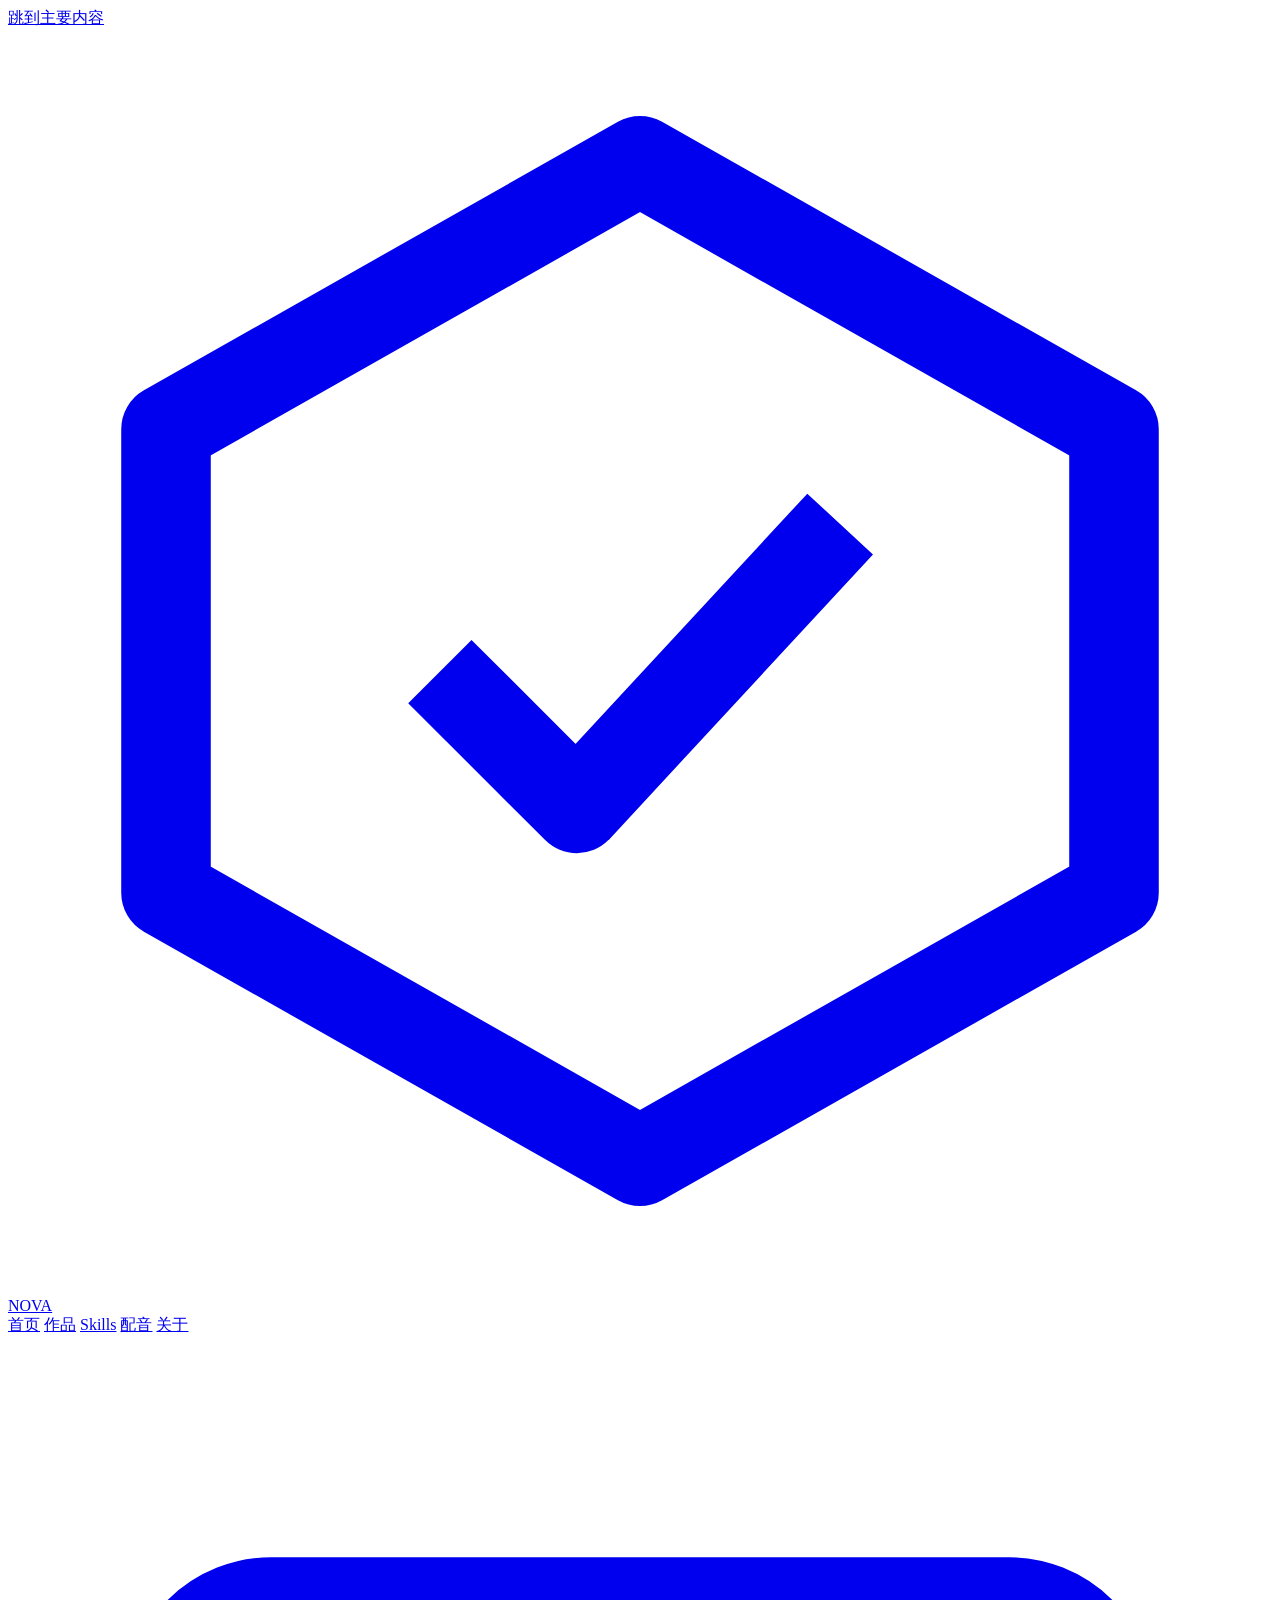
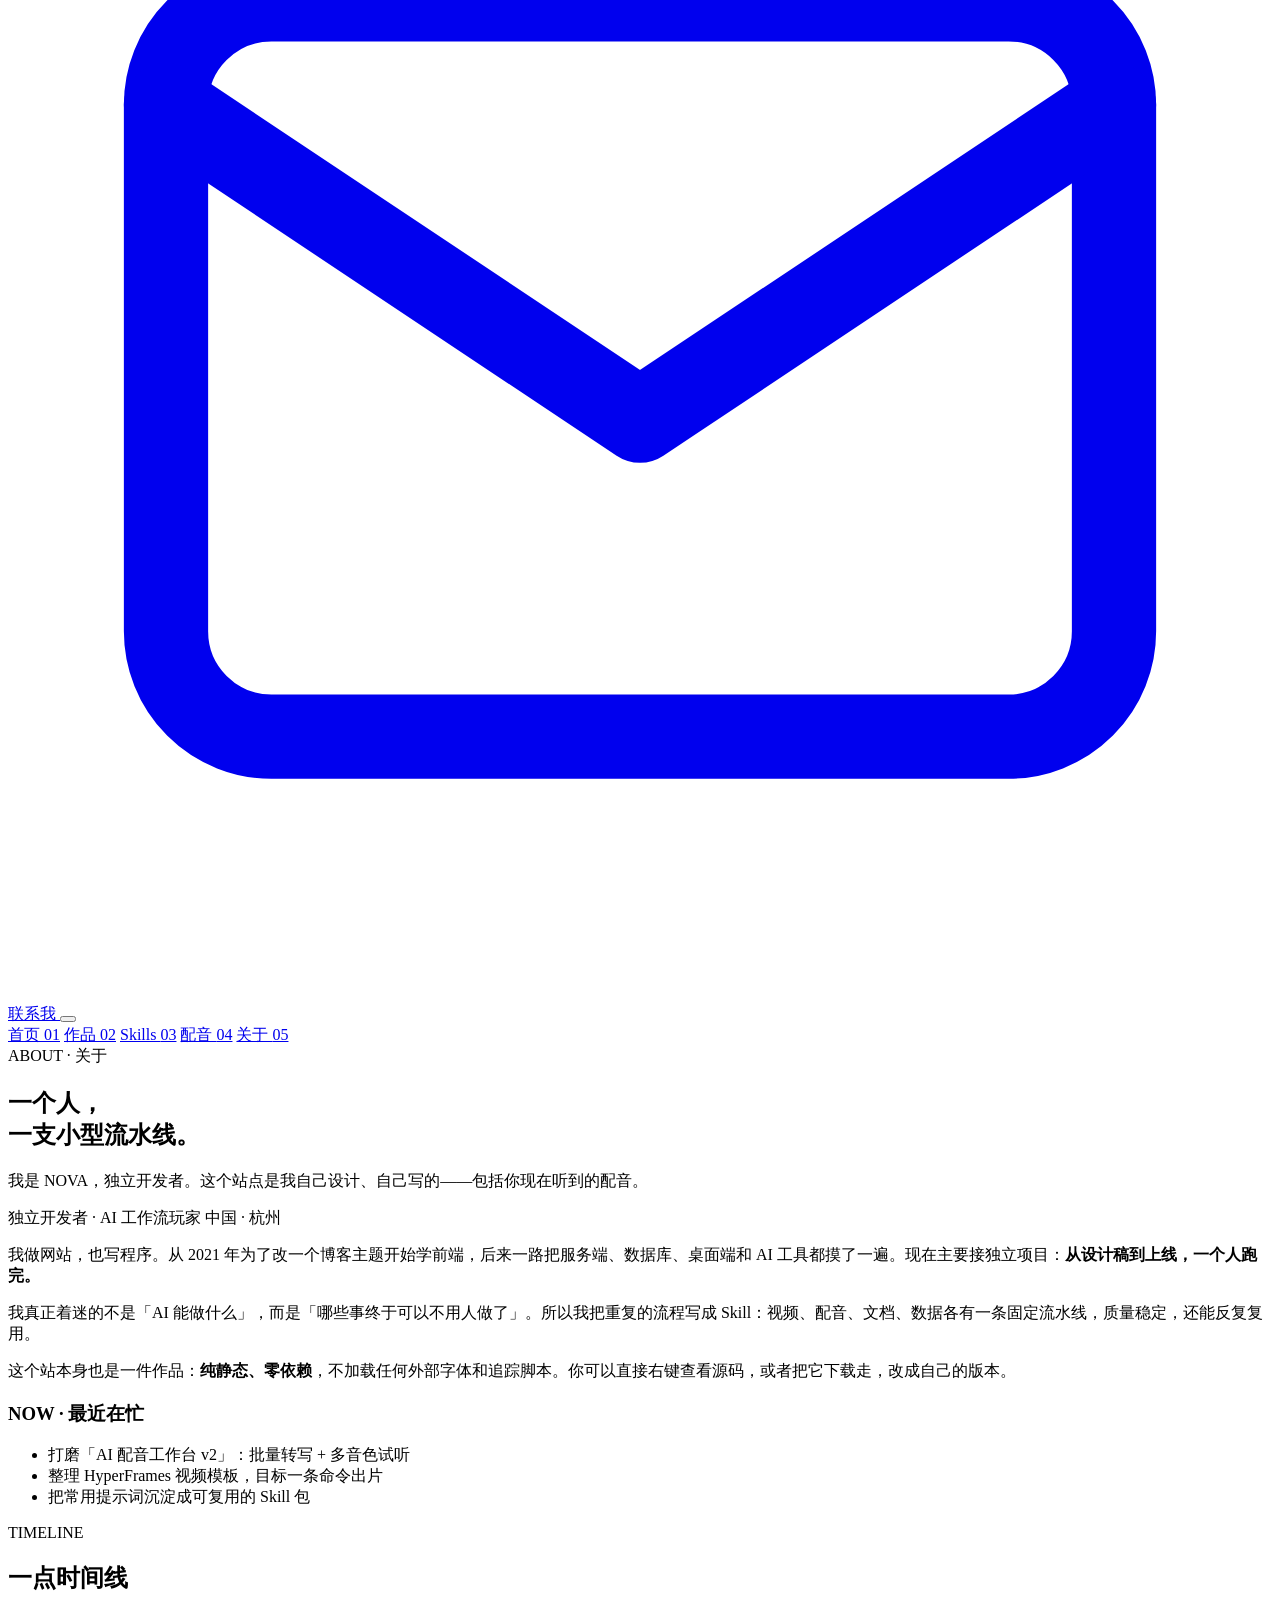
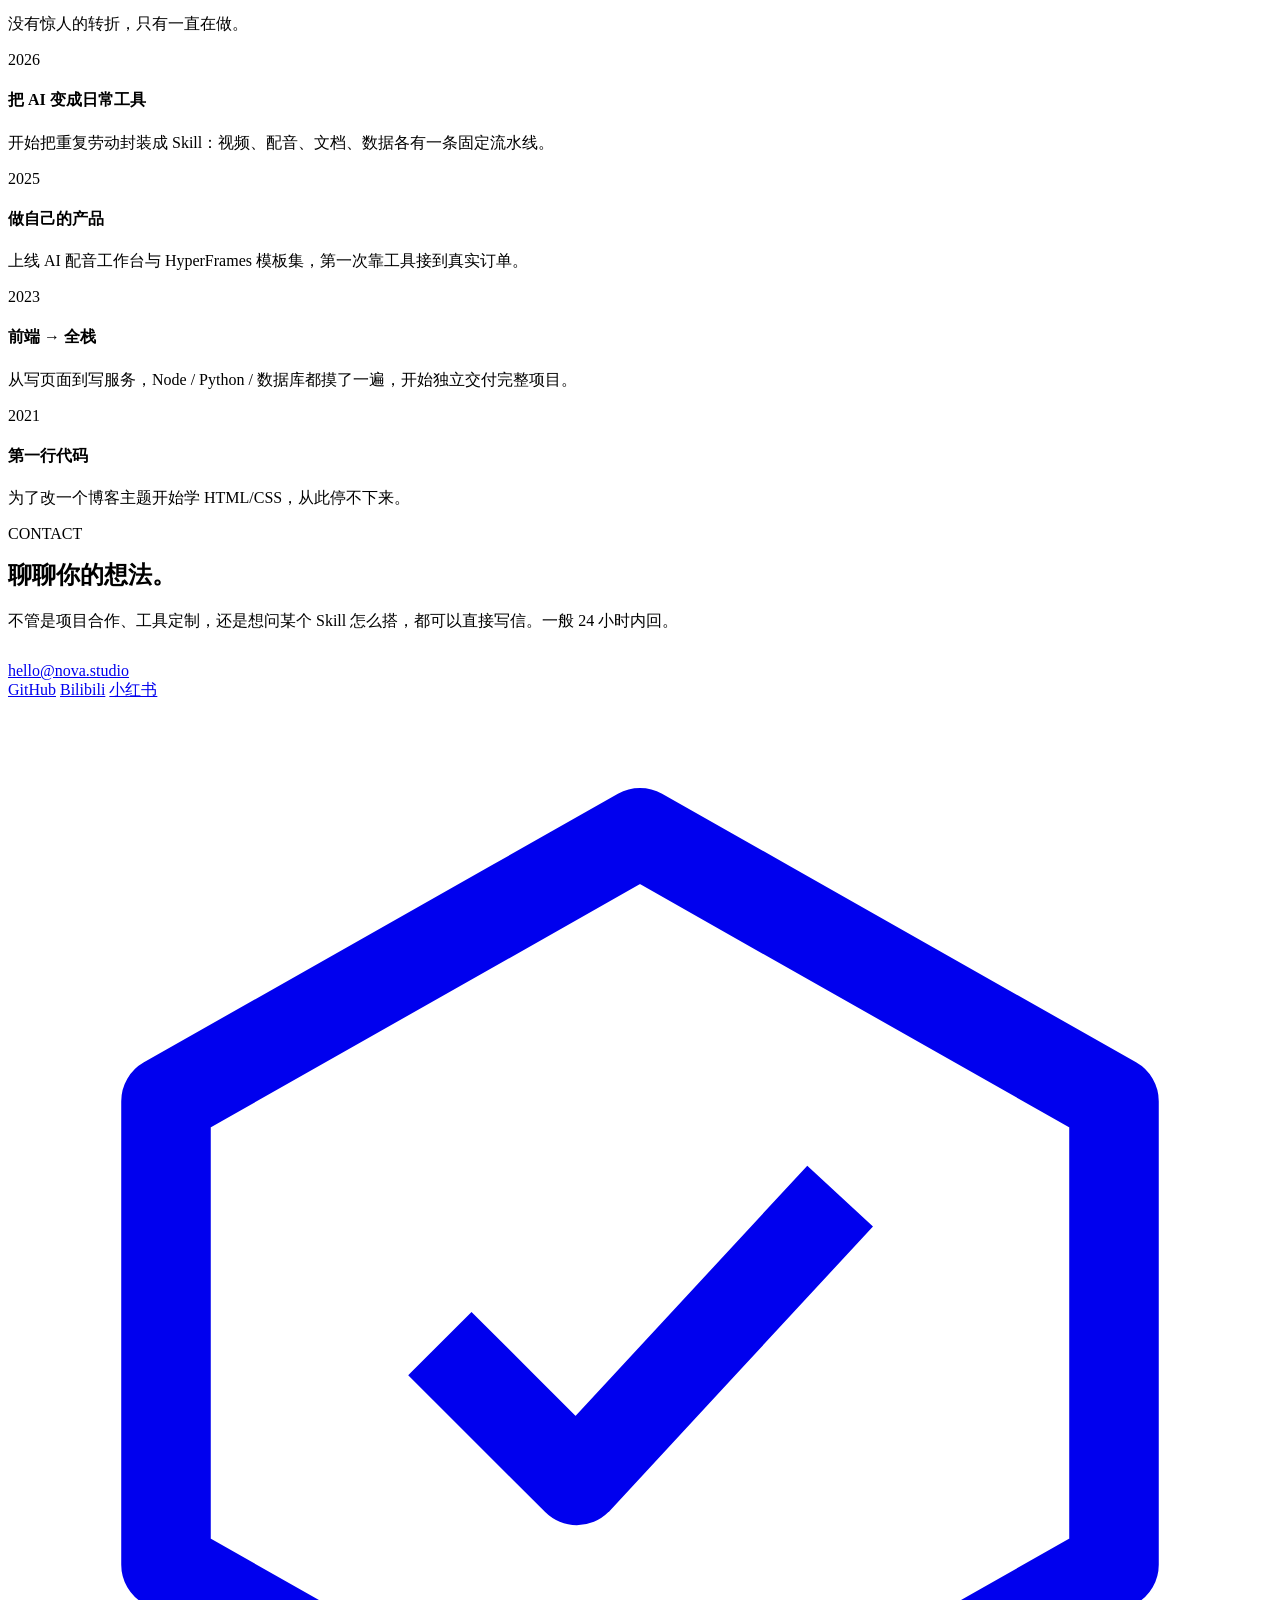
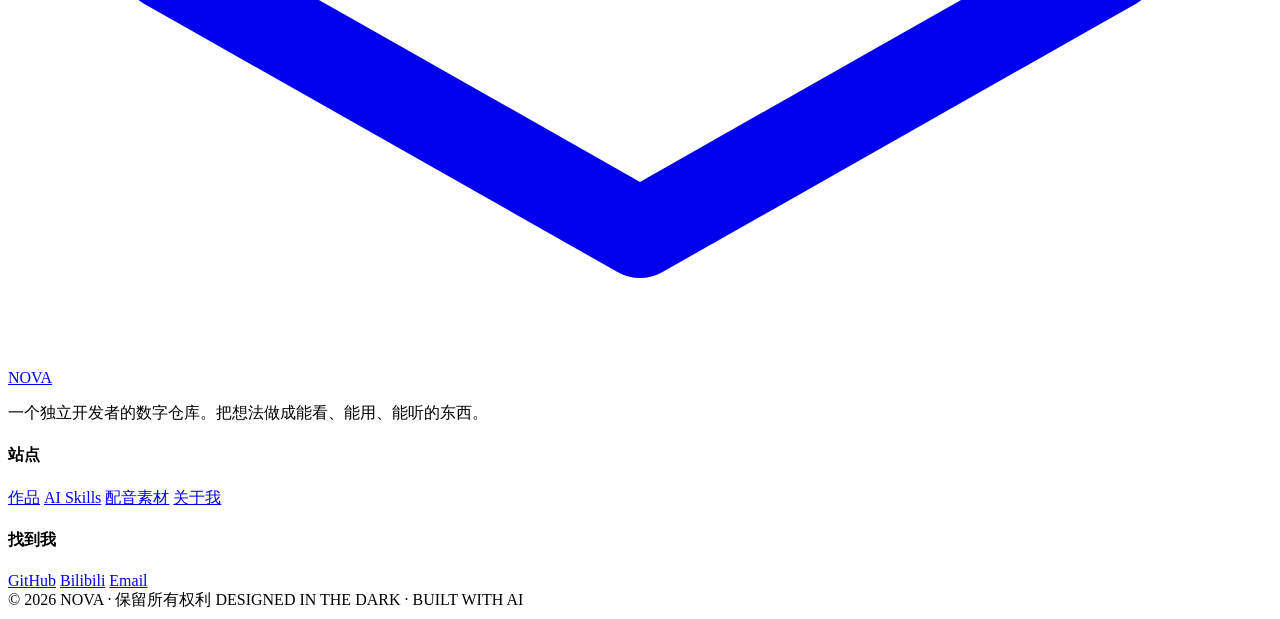
==== about.html @ 3ca50434 "sync: about.html" ====
﻿<!DOCTYPE html>
<html lang="zh-CN">
<head>
  <meta charset="UTF-8" />
  <meta name="viewport" content="width=device-width, initial-scale=1" />
  <title>关于 · NOVA</title>
  <meta name="description" content="关于 NOVA：独立开发者，做网站、程序，以及把 AI 变成日常工具。" />
  <meta name="theme-color" content="#05070c" />
  <link rel="icon" href="assets/img/favicon.svg" type="image/svg+xml" />
  <link rel="stylesheet" href="assets/css/style.css" />
</head>
<body data-page="about">
  <a class="skip-link" href="#main">跳到主要内容</a>

  <div class="bg-layer" aria-hidden="true"></div>
  <div class="grain" aria-hidden="true"></div>

  <header class="site-header">
    <div class="header-inner">
      <a class="logo" href="index.html" aria-label="NOVA 首页">
        <span class="logo-mark">
          <svg viewBox="0 0 24 24" fill="none" stroke="currentColor" stroke-width="1.7" stroke-linejoin="round"><path d="M12 2.5 21 7.6v8.8L12 21.5 3 16.4V7.6L12 2.5Z"/><path d="m8.2 12.2 2.6 2.6 5-5.4"/></svg>
        </span>
        <span data-bind="brand">NOVA</span>
      </a>

      <nav class="nav" aria-label="主导航">
        <a href="index.html" data-nav="home">首页</a>
        <a href="works.html" data-nav="works">作品</a>
        <a href="skills.html" data-nav="skills">Skills</a>
        <a href="voice.html" data-nav="voice">配音</a>
        <a href="about.html" data-nav="about">关于</a>
      </nav>

      <div class="header-cta">
        <a class="btn btn-ghost btn-sm" href="#contact">
          <svg viewBox="0 0 24 24" fill="none" stroke="currentColor" stroke-width="1.6" stroke-linecap="round" stroke-linejoin="round"><rect x="3" y="5" width="18" height="14" rx="2"/><path d="m3 7 9 6 9-6"/></svg>
          联系我
        </a>
        <button class="nav-toggle" type="button" aria-label="打开菜单" aria-expanded="false" aria-controls="mobile-menu"><span></span></button>
      </div>
    </div>
  </header>

  <div class="mobile-menu" id="mobile-menu">
    <a href="index.html" data-nav="home">首页 <span>01</span></a>
    <a href="works.html" data-nav="works">作品 <span>02</span></a>
    <a href="skills.html" data-nav="skills">Skills <span>03</span></a>
    <a href="voice.html" data-nav="voice">配音 <span>04</span></a>
    <a href="about.html" data-nav="about">关于 <span>05</span></a>
  </div>

  <main id="main">
    <section class="page-head">
      <div class="wrap">
        <span class="eyebrow">ABOUT · 关于</span>
        <h1>一个人，<br />一支小型流水线。</h1>
        <p>我是 NOVA，独立开发者。这个站点是我自己设计、自己写的——包括你现在听到的配音。</p>
        <div class="head-meta">
          <span class="chip is-accent" data-bind="role">独立开发者 · AI 工作流玩家</span>
          <span class="chip" data-bind="location">中国 · 杭州</span>
        </div>
      </div>
    </section>

    <section class="section">
      <div class="wrap">
        <div class="about-grid">
          <div class="about-copy" data-reveal>
            <p>
              我做网站，也写程序。从 2021 年为了改一个博客主题开始学前端，后来一路把服务端、数据库、桌面端和 AI 工具都摸了一遍。现在主要接独立项目：<strong>从设计稿到上线，一个人跑完。</strong>
            </p>
            <p>
              我真正着迷的不是「AI 能做什么」，而是「哪些事终于可以不用人做了」。所以我把重复的流程写成 Skill：视频、配音、文档、数据各有一条固定流水线，质量稳定，还能反复复用。
            </p>
            <p>
              这个站本身也是一件作品：<strong>纯静态、零依赖</strong>，不加载任何外部字体和追踪脚本。你可以直接右键查看源码，或者把它下载走，改成自己的版本。
            </p>
          </div>

          <aside class="now-card" data-reveal style="--d: 120ms">
            <h3>NOW · 最近在忙</h3>
            <ul data-now>
              <li>打磨「AI 配音工作台 v2」：批量转写 + 多音色试听</li>
              <li>整理 HyperFrames 视频模板，目标一条命令出片</li>
              <li>把常用提示词沉淀成可复用的 Skill 包</li>
            </ul>
          </aside>
        </div>
      </div>
    </section>

    <section class="section" style="padding-top: 0">
      <div class="wrap">
        <div class="section-head" data-reveal>
          <div>
            <span class="idx">TIMELINE</span>
            <h2>一点时间线</h2>
            <p>没有惊人的转折，只有一直在做。</p>
          </div>
        </div>
        <div class="timeline" data-timeline>
          <div class="tl-item">
            <span class="tl-year">2026</span>
            <h4>把 AI 变成日常工具</h4>
            <p>开始把重复劳动封装成 Skill：视频、配音、文档、数据各有一条固定流水线。</p>
          </div>
          <div class="tl-item">
            <span class="tl-year">2025</span>
            <h4>做自己的产品</h4>
            <p>上线 AI 配音工作台与 HyperFrames 模板集，第一次靠工具接到真实订单。</p>
          </div>
          <div class="tl-item">
            <span class="tl-year">2023</span>
            <h4>前端 → 全栈</h4>
            <p>从写页面到写服务，Node / Python / 数据库都摸了一遍，开始独立交付完整项目。</p>
          </div>
          <div class="tl-item">
            <span class="tl-year">2021</span>
            <h4>第一行代码</h4>
            <p>为了改一个博客主题开始学 HTML/CSS，从此停不下来。</p>
          </div>
        </div>
      </div>
    </section>

    <section class="wrap" id="contact">
      <div class="cta" data-reveal>
        <span class="eyebrow">CONTACT</span>
        <h2 style="margin-top: 16px">聊聊你的想法。</h2>
        <p>不管是项目合作、工具定制，还是想问某个 Skill 怎么搭，都可以直接写信。一般 24 小时内回。</p>
        <div style="margin-top: 30px">
          <a class="mail-link" data-email href="mailto:hello@nova.studio" data-email-text>hello@nova.studio</a>
        </div>
        <div class="contact-socials" data-socials>
          <a href="https://github.com/" target="_blank" rel="noopener">GitHub</a>
          <a href="https://space.bilibili.com/" target="_blank" rel="noopener">Bilibili</a>
          <a href="https://www.xiaohongshu.com/" target="_blank" rel="noopener">小红书</a>
        </div>
      </div>
    </section>
  </main>

  <footer class="site-footer">
    <div class="wrap">
      <div class="footer-grid">
        <div class="footer-brand">
          <a class="logo" href="index.html">
            <span class="logo-mark">
              <svg viewBox="0 0 24 24" fill="none" stroke="currentColor" stroke-width="1.7" stroke-linejoin="round"><path d="M12 2.5 21 7.6v8.8L12 21.5 3 16.4V7.6L12 2.5Z"/><path d="m8.2 12.2 2.6 2.6 5-5.4"/></svg>
            </span>
            <span data-bind="brand">NOVA</span>
          </a>
          <p>一个独立开发者的数字仓库。把想法做成能看、能用、能听的东西。</p>
        </div>
        <div class="footer-col">
          <h4>站点</h4>
          <a href="works.html">作品</a>
          <a href="skills.html">AI Skills</a>
          <a href="voice.html">配音素材</a>
          <a href="about.html">关于我</a>
        </div>
        <div class="footer-col">
          <h4>找到我</h4>
          <div data-socials>
            <a href="https://github.com/" target="_blank" rel="noopener">GitHub</a>
            <a href="https://space.bilibili.com/" target="_blank" rel="noopener">Bilibili</a>
            <a href="mailto:hello@nova.studio">Email</a>
          </div>
        </div>
      </div>
      <div class="footer-bottom">
        <span>© <span data-year>2026</span> NOVA · 保留所有权利</span>
        <span>DESIGNED IN THE DARK · BUILT WITH AI</span>
      </div>
    </div>
  </footer>

  <script src="assets/js/data.js"></script>
  <script src="assets/js/main.js"></script>
</body>
</html>
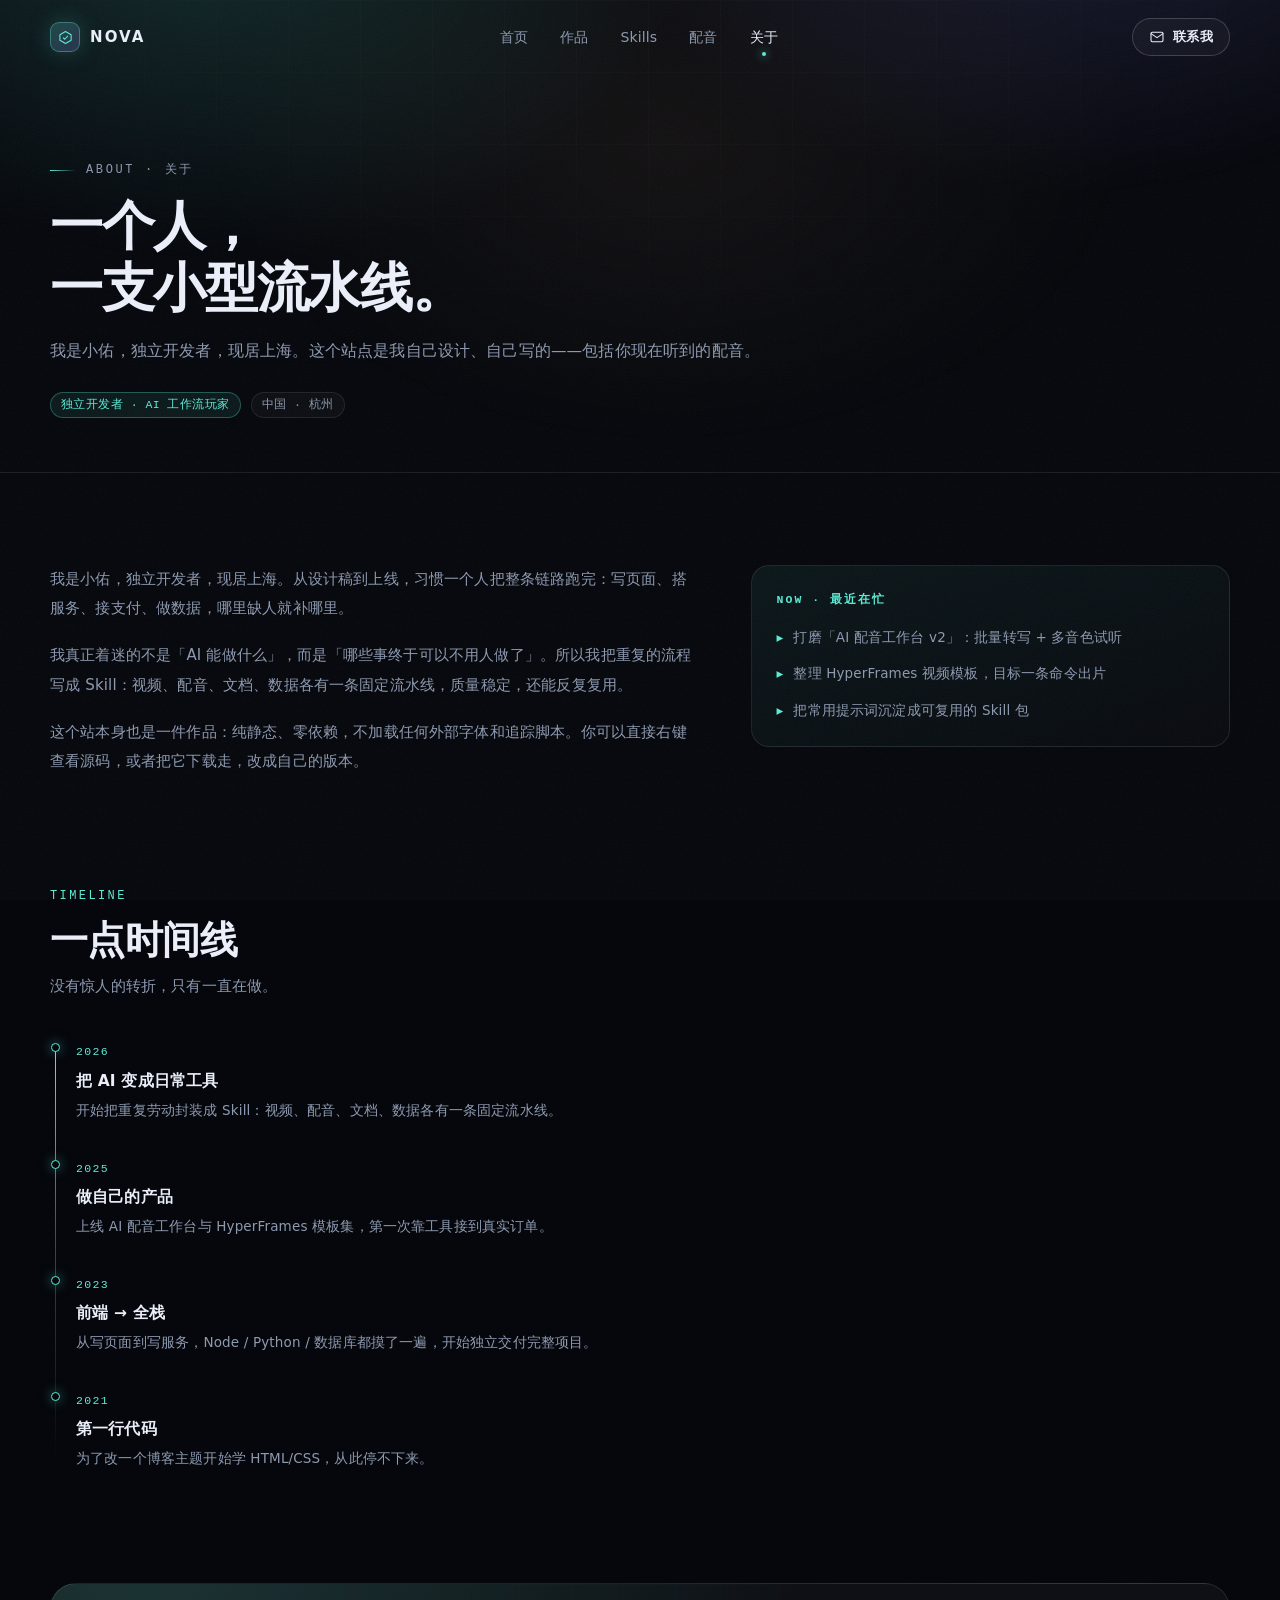
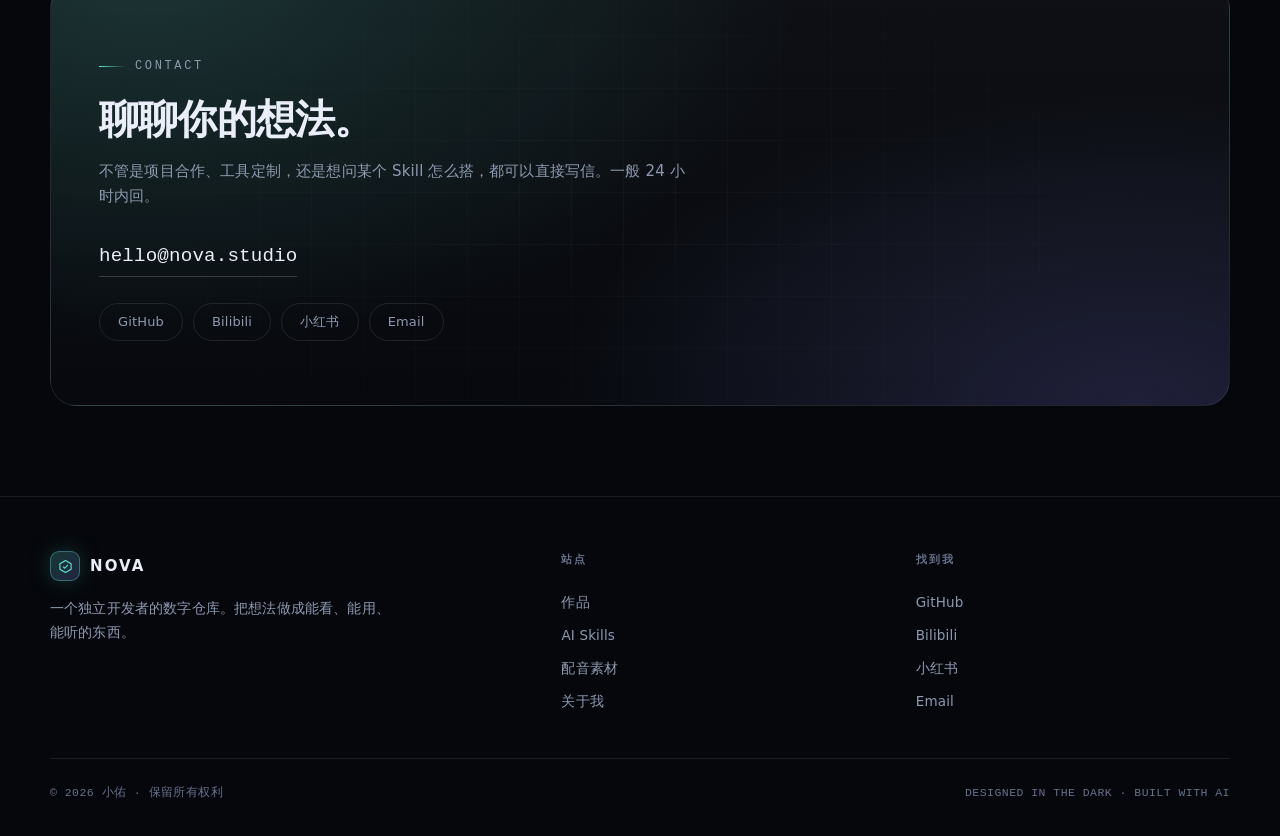
==== commit 24267d8b: "sync: about.html" ====
--- a/about.html
+++ b/about.html
@@ -1,10 +1,10 @@
-﻿<!DOCTYPE html>
+<!DOCTYPE html>
 <html lang="zh-CN">
 <head>
   <meta charset="UTF-8" />
   <meta name="viewport" content="width=device-width, initial-scale=1" />
-  <title>关于 · NOVA</title>
-  <meta name="description" content="关于 NOVA：独立开发者，做网站、程序，以及把 AI 变成日常工具。" />
+  <title>关于 · 小佑</title>
+  <meta name="description" content="关于 小佑：独立开发者，做网站、程序，以及把 AI 变成日常工具。" />
   <meta name="theme-color" content="#05070c" />
   <link rel="icon" href="assets/img/favicon.svg" type="image/svg+xml" />
   <link rel="stylesheet" href="assets/css/style.css" />
@@ -17,11 +17,11 @@
 
   <header class="site-header">
     <div class="header-inner">
-      <a class="logo" href="index.html" aria-label="NOVA 首页">
+      <a class="logo" href="index.html" aria-label="小佑 首页">
         <span class="logo-mark">
           <svg viewBox="0 0 24 24" fill="none" stroke="currentColor" stroke-width="1.7" stroke-linejoin="round"><path d="M12 2.5 21 7.6v8.8L12 21.5 3 16.4V7.6L12 2.5Z"/><path d="m8.2 12.2 2.6 2.6 5-5.4"/></svg>
         </span>
-        <span data-bind="brand">NOVA</span>
+        <span data-bind="brand">小佑</span>
       </a>
 
       <nav class="nav" aria-label="主导航">
@@ -55,10 +55,10 @@
       <div class="wrap">
         <span class="eyebrow">ABOUT · 关于</span>
         <h1>一个人，<br />一支小型流水线。</h1>
-        <p>我是 NOVA，独立开发者。这个站点是我自己设计、自己写的——包括你现在听到的配音。</p>
+        <p>我是小佑，独立开发者，现居上海。这个站点是我自己设计、自己写的——包括你现在听到的配音。</p>
         <div class="head-meta">
           <span class="chip is-accent" data-bind="role">独立开发者 · AI 工作流玩家</span>
-          <span class="chip" data-bind="location">中国 · 杭州</span>
+          <span class="chip" data-bind="location">中国 · 上海</span>
         </div>
       </div>
     </section>
@@ -66,16 +66,10 @@
     <section class="section">
       <div class="wrap">
         <div class="about-grid">
-          <div class="about-copy" data-reveal>
-            <p>
-              我做网站，也写程序。从 2021 年为了改一个博客主题开始学前端，后来一路把服务端、数据库、桌面端和 AI 工具都摸了一遍。现在主要接独立项目：<strong>从设计稿到上线，一个人跑完。</strong>
-            </p>
-            <p>
-              我真正着迷的不是「AI 能做什么」，而是「哪些事终于可以不用人做了」。所以我把重复的流程写成 Skill：视频、配音、文档、数据各有一条固定流水线，质量稳定，还能反复复用。
-            </p>
-            <p>
-              这个站本身也是一件作品：<strong>纯静态、零依赖</strong>，不加载任何外部字体和追踪脚本。你可以直接右键查看源码，或者把它下载走，改成自己的版本。
-            </p>
+          <div class="about-copy" data-reveal data-about>
+            <p>我是小佑，独立开发者，现居上海。从设计稿到上线，习惯一个人把整条链路跑完：写页面、搭服务、接支付、做数据，哪里缺人就补哪里。</p>
+            <p>我真正着迷的不是「AI 能做什么」，而是「哪些事终于可以不用人做了」。所以我把重复的流程写成 Skill：视频、配音、文档、数据各有一条固定流水线，质量稳定，还能反复复用。</p>
+            <p>这个站本身也是一件作品：纯静态、零依赖，不加载任何外部字体和追踪脚本。你可以直接右键查看源码，或者把它下载走，改成自己的版本。</p>
           </div>
 
           <aside class="now-card" data-reveal style="--d: 120ms">
@@ -130,7 +124,7 @@
         <h2 style="margin-top: 16px">聊聊你的想法。</h2>
         <p>不管是项目合作、工具定制，还是想问某个 Skill 怎么搭，都可以直接写信。一般 24 小时内回。</p>
         <div style="margin-top: 30px">
-          <a class="mail-link" data-email href="mailto:hello@nova.studio" data-email-text>hello@nova.studio</a>
+          <a class="mail-link" data-email href="mailto:hello@xiaoyou.studio" data-email-text>hello@xiaoyou.studio</a>
         </div>
         <div class="contact-socials" data-socials>
           <a href="https://github.com/" target="_blank" rel="noopener">GitHub</a>
@@ -149,7 +143,7 @@
             <span class="logo-mark">
               <svg viewBox="0 0 24 24" fill="none" stroke="currentColor" stroke-width="1.7" stroke-linejoin="round"><path d="M12 2.5 21 7.6v8.8L12 21.5 3 16.4V7.6L12 2.5Z"/><path d="m8.2 12.2 2.6 2.6 5-5.4"/></svg>
             </span>
-            <span data-bind="brand">NOVA</span>
+            <span data-bind="brand">小佑</span>
           </a>
           <p>一个独立开发者的数字仓库。把想法做成能看、能用、能听的东西。</p>
         </div>
@@ -165,12 +159,12 @@
           <div data-socials>
             <a href="https://github.com/" target="_blank" rel="noopener">GitHub</a>
             <a href="https://space.bilibili.com/" target="_blank" rel="noopener">Bilibili</a>
-            <a href="mailto:hello@nova.studio">Email</a>
+            <a href="mailto:hello@xiaoyou.studio">Email</a>
           </div>
         </div>
       </div>
       <div class="footer-bottom">
-        <span>© <span data-year>2026</span> NOVA · 保留所有权利</span>
+        <span>© <span data-year>2026</span> 小佑 · 保留所有权利</span>
         <span>DESIGNED IN THE DARK · BUILT WITH AI</span>
       </div>
     </div>
--- a/assets/css/style.css
+++ b/assets/css/style.css
@@ -0,0 +1,1423 @@
+/* ============================================================
+   NOVA — 个人作品站 · 全局样式
+   想换配色？只改 :root 里的变量即可，其余不用动。
+   ============================================================ */
+
+/* ---------- 1. 变量 ---------- */
+:root {
+  --bg: #05070c;
+  --bg-2: #080b12;
+  --surface: rgba(255, 255, 255, 0.035);
+  --surface-2: rgba(255, 255, 255, 0.065);
+  --line: rgba(255, 255, 255, 0.09);
+  --line-strong: rgba(255, 255, 255, 0.18);
+  --text: #e9eef9;
+  --muted: #8e9ab0;
+  --muted-2: #66718a;
+  --accent: #5eead4;
+  --accent-2: #8b8bff;
+  --warm: #ffbe7a;
+  --danger: #ff7a90;
+
+  --radius: 18px;
+  --radius-sm: 12px;
+
+  --sans: "PingFang SC", "HarmonyOS Sans SC", "Microsoft YaHei UI", "Microsoft YaHei",
+    "Noto Sans SC", system-ui, -apple-system, "Segoe UI", sans-serif;
+  --mono: "JetBrains Mono", "Cascadia Code", "SF Mono", Consolas, "Courier New", monospace;
+
+  --wrap: 1180px;
+  --header-h: 76px;
+  --ease: cubic-bezier(0.2, 0.7, 0.2, 1);
+}
+
+/* ---------- 2. 基础 ---------- */
+*,
+*::before,
+*::after { box-sizing: border-box; }
+
+* { margin: 0; padding: 0; }
+
+html {
+  scroll-behavior: smooth;
+  -webkit-text-size-adjust: 100%;
+}
+
+body {
+  background: var(--bg);
+  color: var(--text);
+  font-family: var(--sans);
+  font-size: 16px;
+  line-height: 1.7;
+  letter-spacing: 0.01em;
+  -webkit-font-smoothing: antialiased;
+  text-rendering: optimizeLegibility;
+  overflow-x: hidden;
+}
+
+body.nav-open { overflow: hidden; }
+
+img, svg, audio { display: block; max-width: 100%; }
+
+a { color: inherit; text-decoration: none; }
+
+button {
+  font: inherit;
+  color: inherit;
+  background: none;
+  border: 0;
+  cursor: pointer;
+}
+
+::selection {
+  background: rgba(94, 234, 212, 0.28);
+  color: #fff;
+}
+
+::-webkit-scrollbar { width: 10px; height: 10px; }
+::-webkit-scrollbar-track { background: var(--bg); }
+::-webkit-scrollbar-thumb {
+  background: #1d2534;
+  border-radius: 999px;
+  border: 2px solid var(--bg);
+}
+::-webkit-scrollbar-thumb:hover { background: #2b3648; }
+
+:focus-visible {
+  outline: 2px solid var(--accent);
+  outline-offset: 3px;
+  border-radius: 4px;
+}
+
+.wrap {
+  width: min(var(--wrap), calc(100% - 48px));
+  margin-inline: auto;
+}
+
+.sr-only {
+  position: absolute;
+  width: 1px; height: 1px;
+  padding: 0; margin: -1px;
+  overflow: hidden;
+  clip: rect(0 0 0 0);
+  white-space: nowrap;
+  border: 0;
+}
+
+.skip-link {
+  position: absolute;
+  left: 16px; top: -60px;
+  z-index: 200;
+  padding: 10px 16px;
+  background: var(--accent);
+  color: #04120f;
+  border-radius: 8px;
+  font-weight: 600;
+  transition: top 0.2s var(--ease);
+}
+.skip-link:focus { top: 16px; }
+
+/* ---------- 3. 背景层 ---------- */
+.bg-layer {
+  position: fixed;
+  inset: 0;
+  z-index: -1;
+  pointer-events: none;
+  overflow: hidden;
+}
+
+.bg-layer::before {
+  content: "";
+  position: absolute;
+  inset: -20% -10% auto;
+  height: 90vh;
+  background:
+    radial-gradient(46% 60% at 22% 12%, rgba(94, 234, 212, 0.16), transparent 70%),
+    radial-gradient(44% 58% at 78% 4%, rgba(139, 139, 255, 0.17), transparent 72%),
+    radial-gradient(40% 50% at 52% 40%, rgba(255, 190, 122, 0.06), transparent 75%);
+  filter: blur(10px);
+}
+
+.bg-layer::after {
+  content: "";
+  position: absolute;
+  inset: 0;
+  background-image:
+    linear-gradient(to right, rgba(255, 255, 255, 0.035) 1px, transparent 1px),
+    linear-gradient(to bottom, rgba(255, 255, 255, 0.035) 1px, transparent 1px);
+  background-size: 72px 72px;
+  mask-image: radial-gradient(ellipse 80% 60% at 50% 0%, #000 0%, transparent 78%);
+  -webkit-mask-image: radial-gradient(ellipse 80% 60% at 50% 0%, #000 0%, transparent 78%);
+  opacity: 0.55;
+}
+
+.grain {
+  position: fixed;
+  inset: 0;
+  z-index: -1;
+  pointer-events: none;
+  opacity: 0.045;
+  background-image: url("data:image/svg+xml,%3Csvg xmlns='http://www.w3.org/2000/svg' width='160' height='160'%3E%3Cfilter id='n'%3E%3CfeTurbulence type='fractalNoise' baseFrequency='0.85' numOctaves='3'/%3E%3C/filter%3E%3Crect width='160' height='160' filter='url(%23n)'/%3E%3C/svg%3E");
+}
+
+/* ---------- 4. 头部导航 ---------- */
+.site-header {
+  position: fixed;
+  inset: 0 0 auto;
+  z-index: 100;
+  height: var(--header-h);
+  display: flex;
+  align-items: center;
+  border-bottom: 1px solid transparent;
+  transition: background 0.3s var(--ease), border-color 0.3s var(--ease), backdrop-filter 0.3s;
+}
+
+.site-header.is-stuck {
+  background: rgba(5, 7, 12, 0.72);
+  border-bottom-color: var(--line);
+  backdrop-filter: blur(18px) saturate(140%);
+  -webkit-backdrop-filter: blur(18px) saturate(140%);
+}
+
+.header-inner {
+  display: flex;
+  align-items: center;
+  justify-content: space-between;
+  gap: 24px;
+  width: min(var(--wrap), calc(100% - 48px));
+  margin-inline: auto;
+}
+
+.logo {
+  display: inline-flex;
+  align-items: center;
+  gap: 10px;
+  font-weight: 700;
+  letter-spacing: 0.14em;
+  font-size: 15px;
+}
+
+.logo-mark {
+  width: 30px;
+  height: 30px;
+  display: grid;
+  place-items: center;
+  border-radius: 9px;
+  background: linear-gradient(135deg, rgba(94, 234, 212, 0.22), rgba(139, 139, 255, 0.22));
+  border: 1px solid rgba(94, 234, 212, 0.35);
+  box-shadow: 0 0 24px -6px rgba(94, 234, 212, 0.5);
+  color: var(--accent);
+}
+.logo-mark svg { width: 15px; height: 15px; }
+
+.nav {
+  display: flex;
+  align-items: center;
+  gap: 4px;
+}
+
+.nav a {
+  position: relative;
+  padding: 8px 14px;
+  font-size: 14px;
+  color: var(--muted);
+  border-radius: 999px;
+  transition: color 0.2s, background 0.2s;
+}
+.nav a:hover { color: var(--text); background: rgba(255, 255, 255, 0.05); }
+.nav a.is-active { color: var(--text); }
+.nav a.is-active::after {
+  content: "";
+  position: absolute;
+  left: 50%;
+  bottom: 1px;
+  width: 4px;
+  height: 4px;
+  border-radius: 50%;
+  background: var(--accent);
+  transform: translateX(-50%);
+  box-shadow: 0 0 8px var(--accent);
+}
+
+.header-cta { display: flex; align-items: center; gap: 12px; }
+
+.nav-toggle {
+  display: none;
+  width: 42px;
+  height: 42px;
+  border: 1px solid var(--line);
+  border-radius: 12px;
+  place-items: center;
+  background: var(--surface);
+}
+.nav-toggle span {
+  display: block;
+  width: 16px;
+  height: 1.5px;
+  background: var(--text);
+  position: relative;
+  transition: 0.25s var(--ease);
+}
+.nav-toggle span::before,
+.nav-toggle span::after {
+  content: "";
+  position: absolute;
+  left: 0;
+  width: 16px;
+  height: 1.5px;
+  background: var(--text);
+  transition: 0.25s var(--ease);
+}
+.nav-toggle span::before { top: -5px; }
+.nav-toggle span::after { top: 5px; }
+body.nav-open .nav-toggle span { background: transparent; }
+body.nav-open .nav-toggle span::before { top: 0; transform: rotate(45deg); }
+body.nav-open .nav-toggle span::after { top: 0; transform: rotate(-45deg); }
+
+.mobile-menu {
+  position: fixed;
+  inset: var(--header-h) 0 auto;
+  z-index: 99;
+  display: none;
+  flex-direction: column;
+  padding: 14px 24px 30px;
+  background: rgba(5, 7, 12, 0.97);
+  border-bottom: 1px solid var(--line);
+  backdrop-filter: blur(20px);
+}
+.mobile-menu a {
+  padding: 14px 4px;
+  font-size: 17px;
+  border-bottom: 1px solid rgba(255, 255, 255, 0.06);
+  display: flex;
+  justify-content: space-between;
+  align-items: center;
+}
+.mobile-menu a span { color: var(--muted-2); font-family: var(--mono); font-size: 12px; }
+body.nav-open .mobile-menu { display: flex; }
+
+/* ---------- 5. 按钮 / 标签 ---------- */
+.btn {
+  display: inline-flex;
+  align-items: center;
+  justify-content: center;
+  gap: 8px;
+  height: 46px;
+  padding: 0 22px;
+  border-radius: 999px;
+  font-size: 14.5px;
+  font-weight: 600;
+  letter-spacing: 0.02em;
+  white-space: nowrap;
+  transition: transform 0.25s var(--ease), box-shadow 0.25s, background 0.25s, border-color 0.25s;
+}
+.btn svg { width: 16px; height: 16px; }
+
+.btn-primary {
+  color: #04140f;
+  background: linear-gradient(120deg, var(--accent), #a6f5e6 55%, #b9bcff);
+  box-shadow: 0 10px 30px -12px rgba(94, 234, 212, 0.7);
+}
+.btn-primary:hover {
+  transform: translateY(-2px);
+  box-shadow: 0 16px 38px -12px rgba(94, 234, 212, 0.85);
+}
+
+.btn-ghost {
+  border: 1px solid var(--line-strong);
+  color: var(--text);
+  background: rgba(255, 255, 255, 0.03);
+}
+.btn-ghost:hover {
+  transform: translateY(-2px);
+  background: rgba(255, 255, 255, 0.07);
+  border-color: rgba(255, 255, 255, 0.3);
+}
+
+.btn-sm { height: 38px; padding: 0 16px; font-size: 13px; }
+
+.text-link {
+  display: inline-flex;
+  align-items: center;
+  gap: 6px;
+  color: var(--accent);
+  font-size: 14px;
+  font-weight: 500;
+  transition: gap 0.2s var(--ease), color 0.2s;
+}
+.text-link:hover { gap: 10px; color: #9df3e6; }
+.text-link svg { width: 14px; height: 14px; }
+
+.chip {
+  display: inline-flex;
+  align-items: center;
+  gap: 6px;
+  height: 26px;
+  padding: 0 10px;
+  border-radius: 999px;
+  border: 1px solid var(--line);
+  background: rgba(255, 255, 255, 0.03);
+  font-size: 11.5px;
+  color: var(--muted);
+  font-family: var(--mono);
+  letter-spacing: 0.04em;
+  white-space: nowrap;
+}
+.chip.is-accent {
+  color: var(--accent);
+  border-color: rgba(94, 234, 212, 0.3);
+  background: rgba(94, 234, 212, 0.08);
+}
+
+.eyebrow {
+  display: inline-flex;
+  align-items: center;
+  gap: 10px;
+  font-family: var(--mono);
+  font-size: 12px;
+  letter-spacing: 0.22em;
+  text-transform: uppercase;
+  color: var(--muted);
+}
+.eyebrow::before {
+  content: "";
+  width: 26px;
+  height: 1px;
+  background: linear-gradient(90deg, var(--accent), transparent);
+}
+
+.dot-live {
+  width: 6px;
+  height: 6px;
+  border-radius: 50%;
+  background: var(--accent);
+  box-shadow: 0 0 0 0 rgba(94, 234, 212, 0.6);
+  animation: pulse 2.4s infinite;
+}
+@keyframes pulse {
+  0% { box-shadow: 0 0 0 0 rgba(94, 234, 212, 0.5); }
+  70% { box-shadow: 0 0 0 8px rgba(94, 234, 212, 0); }
+  100% { box-shadow: 0 0 0 0 rgba(94, 234, 212, 0); }
+}
+
+/* ---------- 6. 首页 Hero ---------- */
+.hero {
+  position: relative;
+  padding: calc(var(--header-h) + 84px) 0 64px;
+}
+.hero-grid {
+  display: grid;
+  grid-template-columns: 1.06fr 0.94fr;
+  align-items: center;
+  gap: 56px;
+}
+.hero-grid > * { min-width: 0; }
+
+.hero-badge {
+  display: inline-flex;
+  align-items: center;
+  gap: 10px;
+  height: 34px;
+  padding: 0 14px 0 12px;
+  border-radius: 999px;
+  border: 1px solid rgba(94, 234, 212, 0.24);
+  background: rgba(94, 234, 212, 0.06);
+  font-size: 12.5px;
+  color: #bff5ec;
+  margin-bottom: 26px;
+}
+
+.hero h1 {
+  font-size: clamp(2.55rem, 5.6vw, 4.35rem);
+  line-height: 1.12;
+  letter-spacing: -0.02em;
+  font-weight: 700;
+  margin-bottom: 24px;
+}
+
+.grad {
+  background: linear-gradient(100deg, var(--accent) 0%, #a9f7e9 34%, var(--accent-2) 78%);
+  -webkit-background-clip: text;
+  background-clip: text;
+  color: transparent;
+}
+
+.hero p.lead {
+  font-size: 16.5px;
+  color: var(--muted);
+  max-width: 34em;
+  line-height: 1.85;
+}
+
+.hero-actions {
+  display: flex;
+  flex-wrap: wrap;
+  gap: 12px;
+  margin-top: 34px;
+}
+
+.hero-note {
+  display: flex;
+  align-items: center;
+  gap: 8px;
+  margin-top: 26px;
+  font-family: var(--mono);
+  font-size: 12px;
+  color: var(--muted-2);
+}
+
+/* 终端卡片 */
+.hero-visual { position: relative; }
+
+.terminal {
+  position: relative;
+  border: 1px solid var(--line);
+  border-radius: 16px;
+  background:
+    linear-gradient(180deg, rgba(17, 23, 35, 0.95), rgba(7, 10, 16, 0.98));
+  box-shadow:
+    0 50px 100px -50px #000,
+    0 0 0 1px rgba(255, 255, 255, 0.02) inset,
+    0 30px 90px -60px rgba(94, 234, 212, 0.5);
+  overflow: hidden;
+  transform: rotate(-1.1deg);
+  transition: transform 0.5s var(--ease);
+}
+.terminal:hover { transform: rotate(0deg) translateY(-4px); }
+
+.terminal::after {
+  content: "";
+  position: absolute;
+  inset: 0;
+  background: linear-gradient(120deg, transparent 40%, rgba(255, 255, 255, 0.05) 50%, transparent 60%);
+  transform: translateX(-100%);
+  transition: transform 1.1s var(--ease);
+  pointer-events: none;
+}
+.terminal:hover::after { transform: translateX(100%); }
+
+.term-bar {
+  display: flex;
+  align-items: center;
+  gap: 8px;
+  padding: 12px 14px;
+  border-bottom: 1px solid rgba(255, 255, 255, 0.07);
+  background: rgba(255, 255, 255, 0.02);
+}
+.term-dots { display: flex; gap: 6px; }
+.term-dots i {
+  width: 9px; height: 9px;
+  border-radius: 50%;
+  background: #2b3444;
+}
+.term-dots i:first-child { background: #ff6b81; }
+.term-dots i:nth-child(2) { background: #ffc75f; }
+.term-dots i:nth-child(3) { background: #4ade80; }
+.term-title {
+  margin-inline: auto;
+  font-family: var(--mono);
+  font-size: 11.5px;
+  color: var(--muted-2);
+  letter-spacing: 0.06em;
+}
+
+.term-body {
+  padding: 20px 20px 26px;
+  font-family: var(--mono);
+  font-size: 13px;
+  line-height: 2;
+  color: #c3cbdb;
+  min-height: 300px;
+}
+.term-body .ln { white-space: pre-wrap; word-break: break-word; overflow-wrap: anywhere; }
+.term-body .cmd { color: #f2f6ff; }
+.term-body .cmd::before { content: "$ "; color: var(--accent); }
+.term-body .out { color: var(--muted); }
+.term-body .key { color: var(--accent-2); }
+.term-body .str { color: var(--warm); }
+.term-body .ok { color: var(--accent); }
+.term-body .caret {
+  display: inline-block;
+  width: 7px;
+  height: 15px;
+  background: var(--accent);
+  vertical-align: -2px;
+  animation: blink 1.1s steps(1) infinite;
+}
+@keyframes blink { 50% { opacity: 0; } }
+
+.float-chip {
+  position: absolute;
+  z-index: 3;
+  display: inline-flex;
+  align-items: center;
+  gap: 8px;
+  padding: 9px 14px;
+  border-radius: 12px;
+  border: 1px solid var(--line-strong);
+  background: rgba(10, 14, 22, 0.92);
+  backdrop-filter: blur(10px);
+  font-family: var(--mono);
+  font-size: 11.5px;
+  color: #cdd6e6;
+  box-shadow: 0 20px 40px -20px #000;
+  animation: float 6s ease-in-out infinite;
+}
+.float-chip.a { top: -18px; right: 12px; color: var(--accent); }
+.float-chip.b { bottom: -18px; left: -18px; animation-delay: -3s; color: #c9c9ff; }
+@keyframes float {
+  0%, 100% { transform: translateY(0); }
+  50% { transform: translateY(-9px); }
+}
+
+/* ---------- 7. 跑马灯 ---------- */
+.marquee {
+  position: relative;
+  -webkit-mask-image: linear-gradient(90deg, transparent, #000 12%, #000 88%, transparent);
+  mask-image: linear-gradient(90deg, transparent, #000 12%, #000 88%, transparent);
+  margin-top: 74px;
+  border-block: 1px solid var(--line);
+  padding: 14px 0;
+  overflow: hidden;
+}
+.marquee-track {
+  display: flex;
+  width: max-content;
+  gap: 34px;
+  animation: scroll 32s linear infinite;
+}
+.marquee-track span {
+  display: inline-flex;
+  align-items: center;
+  gap: 34px;
+  font-family: var(--mono);
+  font-size: 12px;
+  letter-spacing: 0.18em;
+  text-transform: uppercase;
+  color: var(--muted-2);
+  white-space: nowrap;
+}
+.marquee-track span::after {
+  content: "✦";
+  color: rgba(94, 234, 212, 0.5);
+  letter-spacing: 0;
+}
+@keyframes scroll {
+  to { transform: translateX(-50%); }
+}
+
+/* ---------- 8. 区块标题 ---------- */
+.section { padding: 92px 0; }
+.section-sm { padding: 56px 0; }
+
+.section-head {
+  display: flex;
+  align-items: flex-end;
+  justify-content: space-between;
+  gap: 30px;
+  margin-bottom: 38px;
+}
+.section-head .idx {
+  font-family: var(--mono);
+  font-size: 12px;
+  color: var(--accent);
+  letter-spacing: 0.2em;
+  display: block;
+  margin-bottom: 10px;
+}
+.section-head h2 {
+  font-size: clamp(1.7rem, 3.2vw, 2.35rem);
+  line-height: 1.25;
+  letter-spacing: -0.015em;
+  font-weight: 650;
+}
+.section-head p {
+  color: var(--muted);
+  font-size: 14.5px;
+  margin-top: 10px;
+  max-width: 42em;
+}
+
+/* ---------- 9. 作品卡片 ---------- */
+.work-grid {
+  display: grid;
+  grid-template-columns: repeat(3, 1fr);
+  gap: 22px;
+}
+.work-grid.two { grid-template-columns: repeat(2, 1fr); }
+
+.work-card {
+  position: relative;
+  display: flex;
+  flex-direction: column;
+  border: 1px solid var(--line);
+  border-radius: var(--radius);
+  background: linear-gradient(180deg, rgba(255, 255, 255, 0.045), rgba(255, 255, 255, 0.015));
+  overflow: hidden;
+  transition: transform 0.4s var(--ease), border-color 0.3s, box-shadow 0.4s;
+}
+.work-card:hover {
+  transform: translateY(-5px);
+  border-color: rgba(255, 255, 255, 0.2);
+  box-shadow: 0 30px 60px -30px rgba(0, 0, 0, 0.9);
+}
+
+/* 悬停光斑 */
+.work-card::before {
+  content: "";
+  position: absolute;
+  inset: 0;
+  z-index: 2;
+  pointer-events: none;
+  opacity: 0;
+  transition: opacity 0.35s;
+  background: radial-gradient(320px circle at var(--mx, 50%) var(--my, 0%), rgba(255, 255, 255, 0.08), transparent 62%);
+}
+.work-card:hover::before { opacity: 1; }
+
+.cover {
+  position: relative;
+  aspect-ratio: 16 / 10;
+  overflow: hidden;
+  background:
+    radial-gradient(120% 100% at 15% 0%, hsla(var(--h, 170), 85%, 60%, 0.5), transparent 58%),
+    radial-gradient(100% 90% at 95% 20%, hsla(calc(var(--h, 170) + 55), 80%, 62%, 0.32), transparent 60%),
+    linear-gradient(150deg, #0c1420, #070a11 70%);
+  border-bottom: 1px solid var(--line);
+}
+.cover::before {
+  content: "";
+  position: absolute;
+  inset: 0;
+  background-image:
+    linear-gradient(to right, rgba(255, 255, 255, 0.06) 1px, transparent 1px),
+    linear-gradient(to bottom, rgba(255, 255, 255, 0.06) 1px, transparent 1px);
+  background-size: 34px 34px;
+  mask-image: radial-gradient(80% 80% at 50% 50%, #000, transparent 85%);
+  -webkit-mask-image: radial-gradient(80% 80% at 50% 50%, #000, transparent 85%);
+  opacity: 0.7;
+}
+.cover::after {
+  content: "";
+  position: absolute;
+  width: 220px;
+  height: 220px;
+  right: -60px;
+  bottom: -90px;
+  border-radius: 50%;
+  border: 1px solid hsla(var(--h, 170), 85%, 65%, 0.35);
+  box-shadow: 0 0 0 34px hsla(var(--h, 170), 85%, 65%, 0.05), 0 0 0 70px hsla(var(--h, 170), 85%, 65%, 0.03);
+  transition: transform 0.6s var(--ease);
+}
+.work-card:hover .cover::after { transform: scale(1.12) translate(-6px, -6px); }
+
+.cover-num {
+  position: absolute;
+  left: 18px;
+  top: 8px;
+  font-family: var(--mono);
+  font-size: 74px;
+  font-weight: 700;
+  line-height: 1;
+  color: rgba(255, 255, 255, 0.13);
+  letter-spacing: -0.06em;
+}
+.cover-type {
+  position: absolute;
+  left: 18px;
+  bottom: 16px;
+  z-index: 1;
+}
+.cover-glyph {
+  position: absolute;
+  right: 20px;
+  top: 50%;
+  transform: translateY(-50%);
+  width: 74px;
+  height: 74px;
+  color: hsla(var(--h, 170), 90%, 78%, 0.9);
+  opacity: 0.85;
+}
+.cover-glyph svg { width: 100%; height: 100%; }
+
+.work-body {
+  display: flex;
+  flex-direction: column;
+  flex: 1;
+  padding: 20px 22px 22px;
+}
+.work-body h3 {
+  font-size: 18px;
+  font-weight: 620;
+  letter-spacing: -0.01em;
+  display: flex;
+  align-items: center;
+  justify-content: space-between;
+  gap: 12px;
+}
+.work-body h3 svg {
+  width: 15px; height: 15px;
+  flex: none;
+  color: var(--muted-2);
+  transition: transform 0.3s var(--ease), color 0.3s;
+}
+.work-card:hover h3 svg { transform: translate(3px, -3px); color: var(--accent); }
+
+.work-body p {
+  margin-top: 8px;
+  font-size: 13.5px;
+  color: var(--muted);
+  line-height: 1.75;
+}
+
+.work-meta {
+  display: flex;
+  align-items: center;
+  gap: 8px;
+  flex-wrap: wrap;
+  margin-top: auto;
+  padding-top: 18px;
+}
+.work-meta .year {
+  margin-left: auto;
+  font-family: var(--mono);
+  font-size: 11.5px;
+  color: var(--muted-2);
+}
+
+/* 过滤器 */
+.filters {
+  display: flex;
+  flex-wrap: wrap;
+  gap: 8px;
+  margin-bottom: 30px;
+}
+.filter {
+  height: 34px;
+  padding: 0 16px;
+  border-radius: 999px;
+  border: 1px solid var(--line);
+  color: var(--muted);
+  font-size: 13px;
+  transition: 0.2s var(--ease);
+}
+.filter:hover { color: var(--text); border-color: var(--line-strong); }
+.filter.is-active {
+  color: #04140f;
+  background: var(--accent);
+  border-color: var(--accent);
+  font-weight: 600;
+}
+
+/* ---------- 10. Skills ---------- */
+.skill-grid {
+  display: grid;
+  grid-template-columns: repeat(2, 1fr);
+  gap: 20px;
+}
+
+.skill-card {
+  position: relative;
+  padding: 26px;
+  border: 1px solid var(--line);
+  border-radius: var(--radius);
+  background: linear-gradient(160deg, rgba(255, 255, 255, 0.05), rgba(255, 255, 255, 0.012));
+  transition: transform 0.4s var(--ease), border-color 0.3s, background 0.3s;
+  overflow: hidden;
+}
+.skill-card:hover {
+  transform: translateY(-4px);
+  border-color: rgba(94, 234, 212, 0.3);
+  background: linear-gradient(160deg, rgba(94, 234, 212, 0.07), rgba(255, 255, 255, 0.012));
+}
+.skill-top {
+  display: flex;
+  align-items: flex-start;
+  gap: 14px;
+  margin-bottom: 14px;
+}
+.skill-icon {
+  flex: none;
+  width: 44px;
+  height: 44px;
+  display: grid;
+  place-items: center;
+  border-radius: 12px;
+  border: 1px solid rgba(255, 255, 255, 0.12);
+  background: linear-gradient(140deg, rgba(94, 234, 212, 0.14), rgba(139, 139, 255, 0.12));
+  color: var(--accent);
+}
+.skill-icon svg { width: 20px; height: 20px; }
+.skill-card h3 { font-size: 17px; font-weight: 620; letter-spacing: -0.01em; }
+.skill-card .skill-en {
+  font-family: var(--mono);
+  font-size: 11.5px;
+  color: var(--muted-2);
+  letter-spacing: 0.08em;
+  margin-top: 3px;
+}
+.skill-card p.desc {
+  font-size: 13.8px;
+  color: var(--muted);
+  line-height: 1.78;
+  margin-bottom: 18px;
+}
+
+.snippet {
+  position: relative;
+  border: 1px solid rgba(255, 255, 255, 0.08);
+  border-radius: 10px;
+  background: rgba(0, 0, 0, 0.35);
+  padding: 12px 44px 12px 14px;
+  font-family: var(--mono);
+  font-size: 12px;
+  line-height: 1.7;
+  color: #b9c6dd;
+  overflow-x: auto;
+  white-space: pre;
+}
+.snippet::before { content: "$ "; color: var(--accent); }
+
+.copy-btn {
+  position: absolute;
+  top: 6px;
+  right: 6px;
+  width: 28px;
+  height: 28px;
+  display: grid;
+  place-items: center;
+  border-radius: 7px;
+  color: var(--muted);
+  transition: 0.2s;
+}
+.copy-btn:hover { background: rgba(255, 255, 255, 0.08); color: var(--text); }
+.copy-btn svg { width: 14px; height: 14px; }
+.copy-btn.is-done { color: var(--accent); }
+
+.skill-tags { display: flex; flex-wrap: wrap; gap: 6px; margin-top: 16px; }
+
+/* ---------- 11. 配音 ---------- */
+.voice-list {
+  border: 1px solid var(--line);
+  border-radius: var(--radius);
+  overflow: hidden;
+  background: rgba(255, 255, 255, 0.02);
+}
+
+.voice-row {
+  display: grid;
+  grid-template-columns: 52px minmax(0, 1fr) 110px 108px;
+  align-items: center;
+  gap: 18px;
+  padding: 16px 20px;
+  border-bottom: 1px solid var(--line);
+  transition: background 0.25s;
+}
+.voice-row:last-child { border-bottom: 0; }
+.voice-row:hover { background: rgba(255, 255, 255, 0.028); }
+
+.play-btn {
+  width: 44px;
+  height: 44px;
+  display: grid;
+  place-items: center;
+  border-radius: 50%;
+  border: 1px solid rgba(94, 234, 212, 0.32);
+  background: radial-gradient(circle at 30% 25%, rgba(94, 234, 212, 0.22), rgba(94, 234, 212, 0.06));
+  color: var(--accent);
+  transition: 0.25s var(--ease);
+}
+.play-btn:hover { transform: scale(1.06); box-shadow: 0 0 26px -5px rgba(94, 234, 212, 0.6); }
+.play-btn svg { width: 16px; height: 16px; }
+.play-btn .icon-pause { display: none; }
+.voice-row.is-playing .play-btn .icon-play { display: none; }
+.voice-row.is-playing .play-btn .icon-pause { display: block; }
+
+.voice-main { min-width: 0; }
+.voice-actions { display: contents; }
+.voice-title {
+  display: flex;
+  align-items: baseline;
+  gap: 10px;
+  flex-wrap: wrap;
+}
+.voice-title strong { font-size: 15px; font-weight: 600; letter-spacing: -0.005em; }
+.voice-title span {
+  font-family: var(--mono);
+  font-size: 11px;
+  color: var(--muted-2);
+  letter-spacing: 0.05em;
+}
+.voice-sub {
+  display: flex;
+  align-items: center;
+  gap: 10px;
+  margin-top: 4px;
+  font-size: 12.5px;
+  color: var(--muted);
+}
+.voice-sub .sep { color: var(--muted-2); opacity: 0.6; }
+
+.wave {
+  display: flex;
+  align-items: center;
+  gap: 2px;
+  height: 22px;
+  margin-top: 10px;
+  opacity: 0.55;
+}
+.wave i {
+  width: 2px;
+  border-radius: 2px;
+  background: var(--muted);
+  transition: background 0.2s;
+}
+.voice-row.is-playing .wave i { background: var(--accent); }
+
+.progress {
+  position: relative;
+  height: 2px;
+  border-radius: 2px;
+  background: rgba(255, 255, 255, 0.07);
+  margin-top: 12px;
+  cursor: pointer;
+}
+.progress .bar {
+  position: absolute;
+  inset: 0 auto 0 0;
+  width: 0%;
+  border-radius: 2px;
+  background: linear-gradient(90deg, var(--accent), var(--accent-2));
+}
+.progress .knob {
+  position: absolute;
+  top: 50%;
+  width: 9px; height: 9px;
+  margin-left: -4.5px;
+  border-radius: 50%;
+  background: #fff;
+  transform: translateY(-50%) scale(0);
+  transition: transform 0.2s;
+  box-shadow: 0 0 10px rgba(94, 234, 212, 0.9);
+}
+.voice-row:hover .progress .knob,
+.voice-row.is-playing .progress .knob { transform: translateY(-50%) scale(1); }
+
+.voice-dur {
+  font-family: var(--mono);
+  font-size: 12px;
+  color: var(--muted);
+  text-align: right;
+}
+.voice-dur small { display: block; color: var(--muted-2); font-size: 10.5px; margin-top: 2px; }
+
+.download-btn {
+  display: inline-flex;
+  align-items: center;
+  justify-content: center;
+  gap: 7px;
+  height: 36px;
+  padding: 0 14px;
+  border-radius: 9px;
+  border: 1px solid var(--line);
+  font-size: 12.5px;
+  color: var(--muted);
+  transition: 0.22s;
+  white-space: nowrap;
+}
+.download-btn:hover {
+  color: var(--accent);
+  border-color: rgba(94, 234, 212, 0.4);
+  background: rgba(94, 234, 212, 0.07);
+}
+.download-btn svg { width: 14px; height: 14px; }
+
+.license {
+  display: flex;
+  gap: 16px;
+  align-items: flex-start;
+  margin-top: 26px;
+  padding: 20px 22px;
+  border: 1px solid rgba(139, 139, 255, 0.22);
+  border-radius: var(--radius-sm);
+  background: rgba(139, 139, 255, 0.05);
+}
+.license svg { flex: none; width: 18px; height: 18px; color: #b9b9ff; margin-top: 3px; }
+.license p { font-size: 13px; color: #a9b3c8; line-height: 1.8; }
+.license strong { color: var(--text); font-weight: 600; }
+
+/* ---------- 12. 数字统计 ---------- */
+.stats {
+  display: grid;
+  grid-template-columns: repeat(4, 1fr);
+  gap: 1px;
+  margin-top: 62px;
+  border: 1px solid var(--line);
+  border-radius: var(--radius);
+  overflow: hidden;
+  background: var(--line);
+}
+.stat {
+  padding: 24px 22px;
+  background: rgba(8, 11, 18, 0.9);
+}
+.stat b {
+  display: block;
+  font-family: var(--mono);
+  font-size: clamp(1.5rem, 2.6vw, 1.95rem);
+  font-weight: 600;
+  letter-spacing: -0.03em;
+  background: linear-gradient(120deg, #fff, #9fb3cf);
+  -webkit-background-clip: text;
+  background-clip: text;
+  color: transparent;
+}
+.stat span {
+  display: block;
+  margin-top: 4px;
+  font-size: 12.5px;
+  color: var(--muted-2);
+  letter-spacing: 0.04em;
+}
+
+/* ---------- 13. 页面头部 ---------- */
+.page-head {
+  padding: calc(var(--header-h) + 76px) 0 54px;
+  border-bottom: 1px solid var(--line);
+  position: relative;
+}
+.page-head h1 {
+  font-size: clamp(2.1rem, 4.6vw, 3.3rem);
+  line-height: 1.18;
+  letter-spacing: -0.025em;
+  font-weight: 700;
+  margin: 14px 0 18px;
+}
+.page-head p {
+  color: var(--muted);
+  font-size: 15.5px;
+  max-width: 46em;
+  line-height: 1.85;
+}
+.page-head .head-meta {
+  display: flex;
+  flex-wrap: wrap;
+  gap: 10px;
+  margin-top: 26px;
+}
+
+/* ---------- 14. 关于 ---------- */
+.about-grid {
+  display: grid;
+  grid-template-columns: 1.15fr 0.85fr;
+  gap: 54px;
+  align-items: start;
+}
+.about-copy p {
+  color: var(--muted);
+  font-size: 15px;
+  line-height: 1.95;
+  margin-bottom: 18px;
+}
+.about-copy p strong { color: var(--text); font-weight: 600; }
+
+.now-card {
+  border: 1px solid var(--line);
+  border-radius: var(--radius);
+  background: linear-gradient(160deg, rgba(94, 234, 212, 0.07), rgba(255, 255, 255, 0.015));
+  padding: 24px;
+}
+.now-card h3 {
+  font-family: var(--mono);
+  font-size: 11.5px;
+  letter-spacing: 0.18em;
+  text-transform: uppercase;
+  color: var(--accent);
+  margin-bottom: 16px;
+}
+.now-card ul { list-style: none; display: grid; gap: 14px; }
+.now-card li {
+  display: flex;
+  gap: 10px;
+  font-size: 13.5px;
+  color: var(--muted);
+  line-height: 1.7;
+}
+.now-card li::before { content: "▸"; color: var(--accent); flex: none; }
+
+.timeline {
+  position: relative;
+  margin-top: 10px;
+  padding-left: 26px;
+}
+.timeline::before {
+  content: "";
+  position: absolute;
+  left: 5px;
+  top: 8px;
+  bottom: 8px;
+  width: 1px;
+  background: linear-gradient(180deg, var(--accent), rgba(139, 139, 255, 0.4), transparent);
+}
+.tl-item { position: relative; padding: 0 0 30px; }
+.tl-item:last-child { padding-bottom: 0; }
+.tl-item::before {
+  content: "";
+  position: absolute;
+  left: -25px;
+  top: 7px;
+  width: 9px;
+  height: 9px;
+  border-radius: 50%;
+  background: var(--bg);
+  border: 1.5px solid var(--accent);
+  box-shadow: 0 0 12px rgba(94, 234, 212, 0.5);
+}
+.tl-year {
+  font-family: var(--mono);
+  font-size: 11.5px;
+  color: var(--accent);
+  letter-spacing: 0.12em;
+}
+.tl-item h4 { font-size: 15.5px; font-weight: 600; margin: 4px 0 5px; }
+.tl-item p { font-size: 13.5px; color: var(--muted); line-height: 1.75; }
+
+/* ---------- 15. 行动区 ---------- */
+.cta {
+  position: relative;
+  margin: 20px 0 0;
+  padding: 64px 48px;
+  border: 1px solid var(--line);
+  border-radius: 26px;
+  overflow: hidden;
+  background:
+    radial-gradient(90% 140% at 8% 0%, rgba(94, 234, 212, 0.16), transparent 62%),
+    radial-gradient(80% 120% at 92% 100%, rgba(139, 139, 255, 0.18), transparent 62%),
+    linear-gradient(180deg, rgba(255, 255, 255, 0.04), rgba(255, 255, 255, 0.01));
+}
+.cta::before {
+  content: "";
+  position: absolute;
+  inset: 0;
+  background-image:
+    linear-gradient(to right, rgba(255, 255, 255, 0.05) 1px, transparent 1px),
+    linear-gradient(to bottom, rgba(255, 255, 255, 0.05) 1px, transparent 1px);
+  background-size: 52px 52px;
+  mask-image: radial-gradient(70% 100% at 50% 50%, #000, transparent 80%);
+  -webkit-mask-image: radial-gradient(70% 100% at 50% 50%, #000, transparent 80%);
+  opacity: 0.6;
+}
+.cta > * { position: relative; }
+.cta h2 {
+  font-size: clamp(1.7rem, 3.4vw, 2.5rem);
+  line-height: 1.3;
+  letter-spacing: -0.02em;
+  margin-bottom: 14px;
+}
+.cta p { color: var(--muted); font-size: 15px; max-width: 40em; }
+.cta-actions { display: flex; flex-wrap: wrap; gap: 12px; margin-top: 30px; }
+
+.mail-link {
+  display: inline-flex;
+  align-items: center;
+  gap: 10px;
+  font-family: var(--mono);
+  font-size: clamp(0.95rem, 2vw, 1.2rem);
+  color: var(--text);
+  border-bottom: 1px solid var(--line-strong);
+  padding-bottom: 4px;
+  transition: 0.25s;
+}
+.mail-link:hover { color: var(--accent); border-color: var(--accent); }
+
+/* ---------- 16. 页脚 ---------- */
+.site-footer {
+  border-top: 1px solid var(--line);
+  margin-top: 90px;
+  padding: 54px 0 34px;
+}
+.footer-grid {
+  display: grid;
+  grid-template-columns: 1.5fr 1fr 1fr;
+  gap: 40px;
+  padding-bottom: 40px;
+}
+.footer-brand p { color: var(--muted); font-size: 13.5px; max-width: 26em; margin-top: 14px; line-height: 1.8; }
+.footer-col h4 {
+  font-family: var(--mono);
+  font-size: 11px;
+  letter-spacing: 0.18em;
+  text-transform: uppercase;
+  color: var(--muted-2);
+  margin-bottom: 16px;
+}
+.footer-col a,
+.footer-col span {
+  display: block;
+  font-size: 13.5px;
+  color: var(--muted);
+  padding: 5px 0;
+  transition: color 0.2s;
+  width: fit-content;
+}
+.footer-col a:hover { color: var(--accent); }
+
+.footer-bottom {
+  display: flex;
+  align-items: center;
+  justify-content: space-between;
+  gap: 20px;
+  flex-wrap: wrap;
+  padding-top: 24px;
+  border-top: 1px solid var(--line);
+  font-family: var(--mono);
+  font-size: 11.5px;
+  color: var(--muted-2);
+  letter-spacing: 0.04em;
+}
+
+/* ---------- 17. 动效 ---------- */
+[data-reveal] {
+  opacity: 0;
+  transform: translateY(20px);
+  transition: opacity 0.75s var(--ease), transform 0.75s var(--ease);
+  transition-delay: var(--d, 0ms);
+}
+[data-reveal].is-in { opacity: 1; transform: none; }
+
+/* ---------- 18. 响应式 ---------- */
+@media (max-width: 1080px) {
+  .hero-grid { gap: 40px; }
+  .term-body { font-size: 12.5px; }
+}
+
+@media (max-width: 940px) {
+  .hero-grid { grid-template-columns: 1fr; gap: 48px; }
+  .hero-visual { max-width: 560px; }
+  .work-grid { grid-template-columns: repeat(2, 1fr); }
+  .about-grid { grid-template-columns: 1fr; gap: 36px; }
+  .footer-grid { grid-template-columns: 1fr 1fr; }
+  .footer-brand { grid-column: 1 / -1; }
+  .voice-row { grid-template-columns: 48px minmax(0, 1fr) 92px; }
+  .voice-row .download-btn { grid-column: 2 / -1; justify-self: start; margin-top: 4px; }
+}
+
+@media (max-width: 820px) {
+  .nav, .header-cta .btn { display: none; }
+  .nav-toggle { display: grid; }
+  .skill-grid { grid-template-columns: 1fr; }
+  .stats { grid-template-columns: repeat(2, 1fr); }
+}
+
+@media (max-width: 640px) {
+  :root { --header-h: 64px; }
+  .wrap, .header-inner { width: calc(100% - 36px); }
+  .hero { padding-top: calc(var(--header-h) + 54px); }
+  .hero h1 { font-size: clamp(2.1rem, 9vw, 2.9rem); }
+  .hero p.lead { font-size: 15px; }
+  .section { padding: 66px 0; }
+  .work-grid, .work-grid.two { grid-template-columns: 1fr; }
+  .section-head { flex-direction: column; align-items: flex-start; gap: 14px; }
+  .cta { padding: 40px 24px; border-radius: 20px; }
+  .voice-row {
+    grid-template-columns: 44px minmax(0, 1fr);
+    align-items: start;
+    gap: 8px 14px;
+    padding: 18px 16px;
+  }
+  .voice-row .play-btn { margin-top: 2px; }
+  .voice-actions {
+    display: flex;
+    grid-column: 1 / -1;
+    align-items: center;
+    justify-content: space-between;
+    gap: 14px;
+    margin-top: 6px;
+  }
+  .voice-dur {
+    display: flex;
+    align-items: baseline;
+    gap: 8px;
+    text-align: left;
+    margin-top: 0;
+  }
+  .voice-dur small { margin-top: 0; }
+  .voice-row .download-btn { justify-self: end; margin-top: 0; }
+  .float-chip.b { display: none; }
+  .float-chip.a { display: none; }
+  .footer-grid { grid-template-columns: 1fr; gap: 26px; }
+  .footer-bottom { justify-content: flex-start; }
+  .page-head { padding-top: calc(var(--header-h) + 48px); }
+  .terminal { transform: none; }
+  .term-body { min-height: 0; }
+}
+
+@media (prefers-reduced-motion: reduce) {
+  html { scroll-behavior: auto; }
+  *, *::before, *::after {
+    animation-duration: 0.001ms !important;
+    animation-iteration-count: 1 !important;
+    transition-duration: 0.001ms !important;
+  }
+  [data-reveal] { opacity: 1; transform: none; }
+}
+
+/* ---------- 19. 工作方式 / 联系方式 ---------- */
+.steps {
+  display: grid;
+  grid-template-columns: repeat(3, 1fr);
+  gap: 20px;
+}
+.step {
+  position: relative;
+  padding: 28px 24px 30px;
+  border: 1px solid var(--line);
+  border-radius: var(--radius);
+  background: linear-gradient(160deg, rgba(255, 255, 255, 0.045), rgba(255, 255, 255, 0.012));
+  overflow: hidden;
+  transition: border-color 0.3s, transform 0.35s var(--ease);
+}
+.step:hover { transform: translateY(-4px); border-color: rgba(94, 234, 212, 0.28); }
+.step-num {
+  font-family: var(--mono);
+  font-size: 12px;
+  letter-spacing: 0.2em;
+  color: var(--accent);
+}
+.step h3 { margin: 14px 0 8px; font-size: 17.5px; font-weight: 620; letter-spacing: -0.01em; }
+.step p { font-size: 13.8px; color: var(--muted); line-height: 1.8; }
+
+.contact-socials {
+  display: flex;
+  flex-wrap: wrap;
+  gap: 10px;
+  margin-top: 26px;
+}
+.contact-socials a {
+  display: inline-flex;
+  align-items: center;
+  height: 38px;
+  padding: 0 18px;
+  border: 1px solid var(--line);
+  border-radius: 999px;
+  font-size: 13px;
+  color: var(--muted);
+  transition: 0.22s var(--ease);
+}
+.contact-socials a:hover {
+  color: var(--accent);
+  border-color: rgba(94, 234, 212, 0.4);
+  background: rgba(94, 234, 212, 0.06);
+  transform: translateY(-2px);
+}
+
+@media (max-width: 820px) {
+  .steps { grid-template-columns: 1fr; }
+}
+
+/* 打印 */
+@media print {
+  .site-header, .mobile-menu, .site-footer, .float-chip, .marquee { display: none !important; }
+  body { background: #fff; color: #111; }
+  .bg-layer, .grain { display: none; }
+}
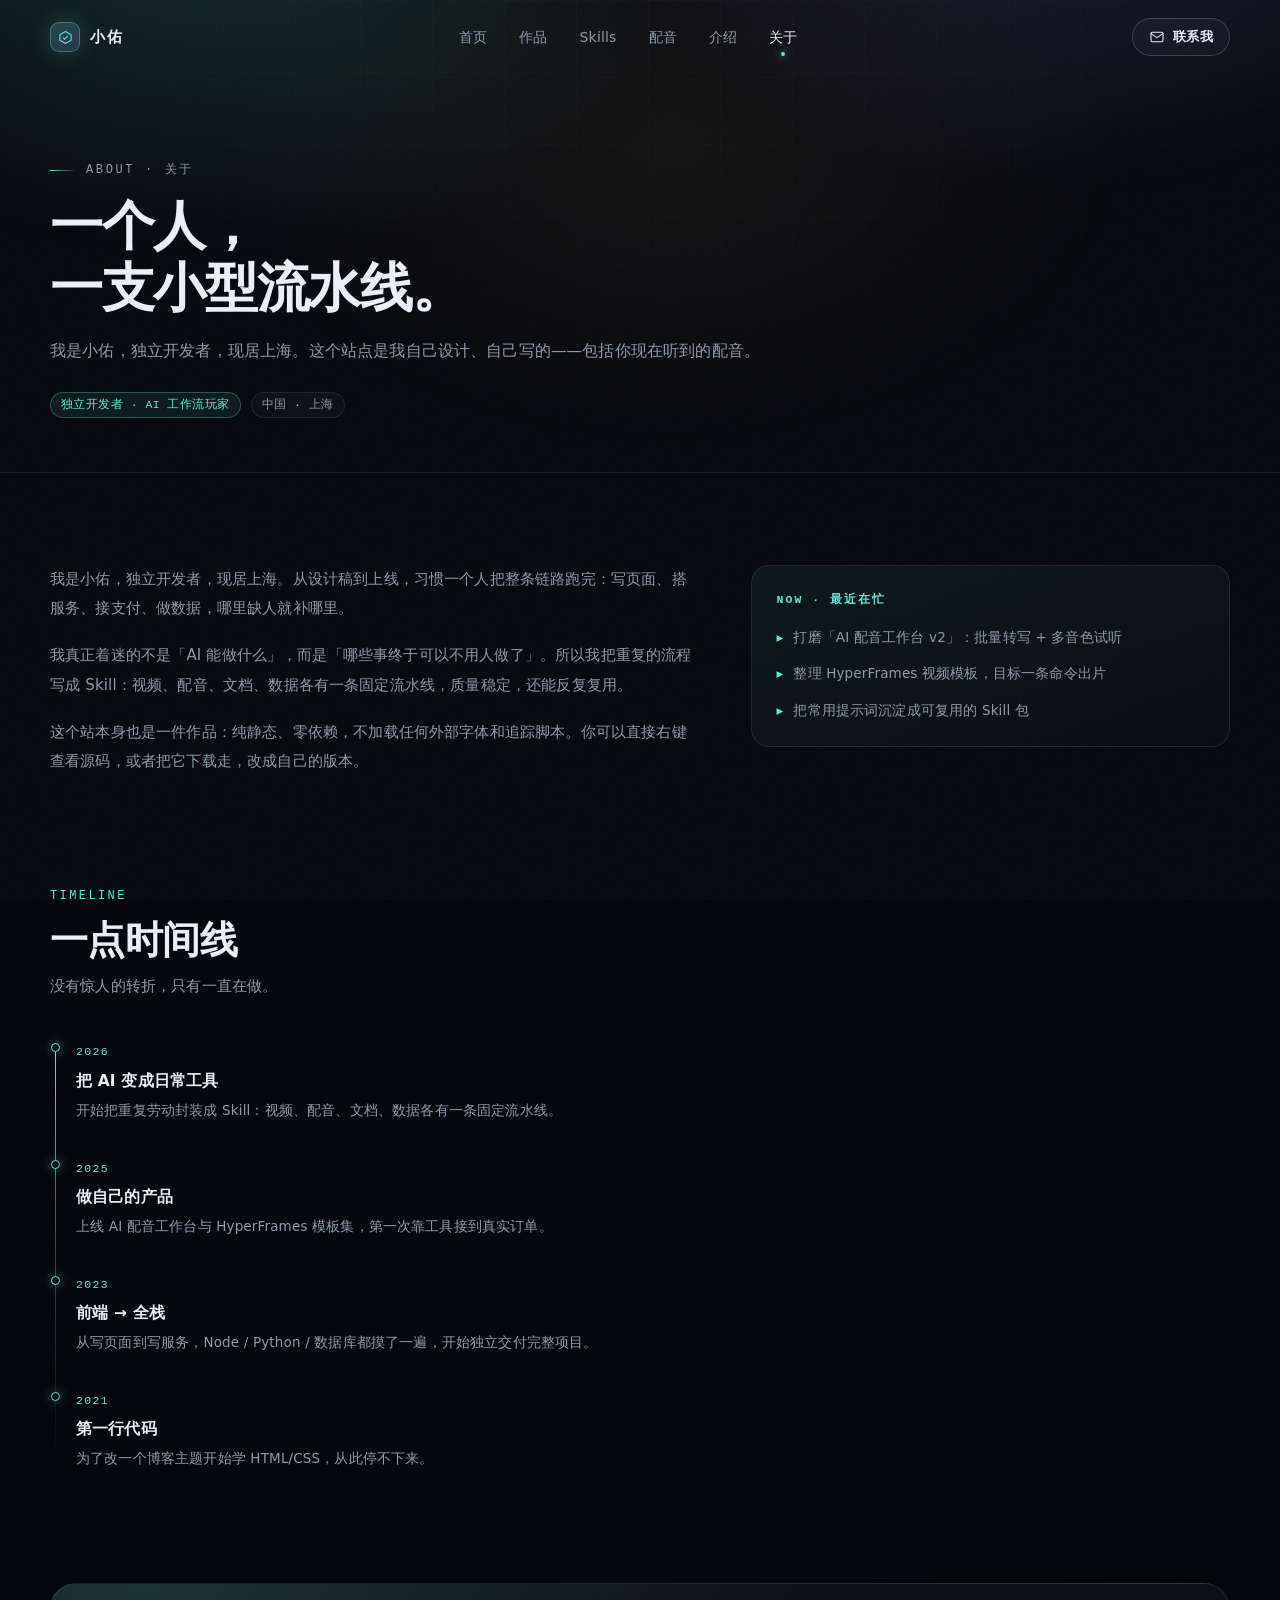
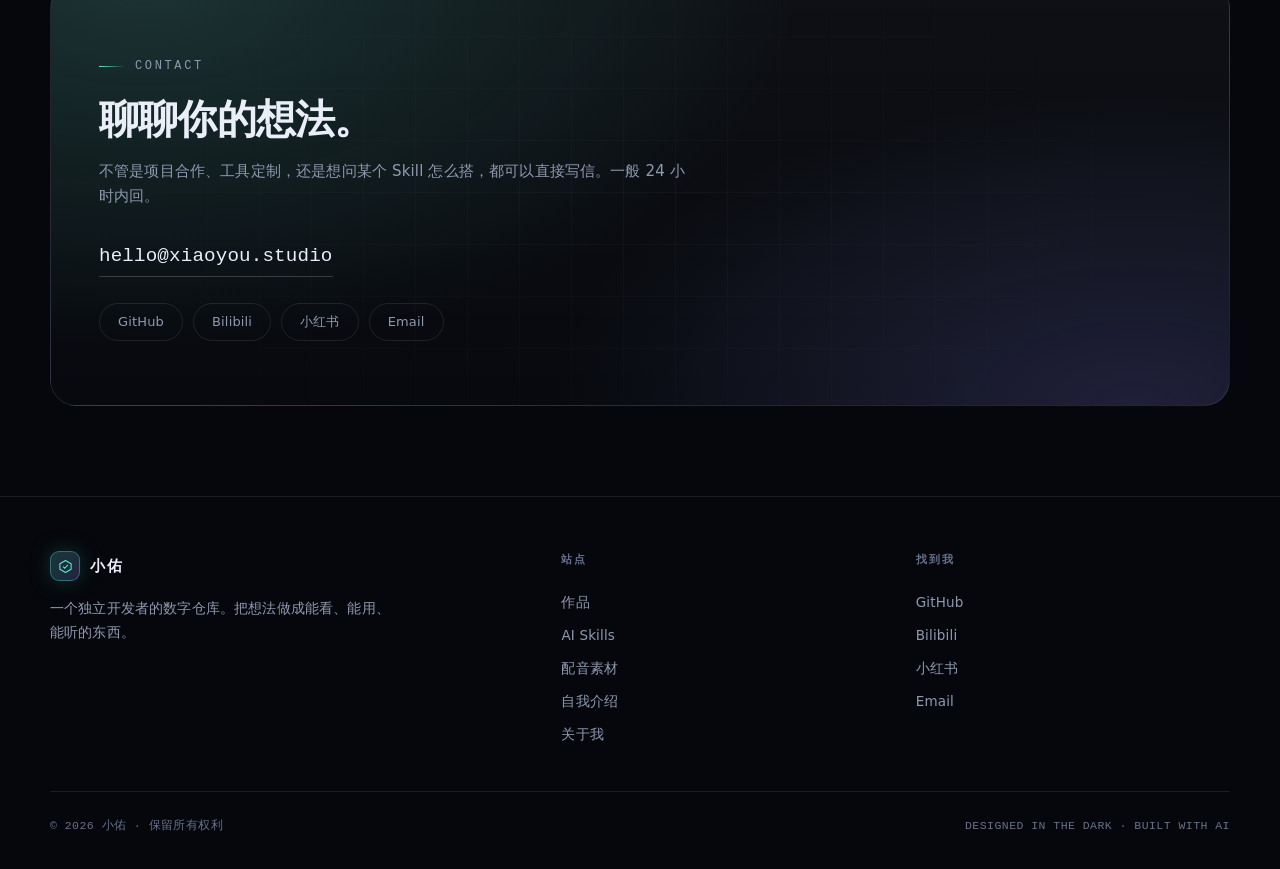
==== commit 5fa059fc: "sync: about.html" ====
--- a/about.html
+++ b/about.html
@@ -1,176 +1,179 @@
-<!DOCTYPE html>
-<html lang="zh-CN">
-<head>
-  <meta charset="UTF-8" />
-  <meta name="viewport" content="width=device-width, initial-scale=1" />
-  <title>关于 · 小佑</title>
-  <meta name="description" content="关于 小佑：独立开发者，做网站、程序，以及把 AI 变成日常工具。" />
-  <meta name="theme-color" content="#05070c" />
-  <link rel="icon" href="assets/img/favicon.svg" type="image/svg+xml" />
-  <link rel="stylesheet" href="assets/css/style.css" />
-</head>
-<body data-page="about">
-  <a class="skip-link" href="#main">跳到主要内容</a>
-
-  <div class="bg-layer" aria-hidden="true"></div>
-  <div class="grain" aria-hidden="true"></div>
-
-  <header class="site-header">
-    <div class="header-inner">
-      <a class="logo" href="index.html" aria-label="小佑 首页">
-        <span class="logo-mark">
-          <svg viewBox="0 0 24 24" fill="none" stroke="currentColor" stroke-width="1.7" stroke-linejoin="round"><path d="M12 2.5 21 7.6v8.8L12 21.5 3 16.4V7.6L12 2.5Z"/><path d="m8.2 12.2 2.6 2.6 5-5.4"/></svg>
-        </span>
-        <span data-bind="brand">小佑</span>
-      </a>
-
-      <nav class="nav" aria-label="主导航">
-        <a href="index.html" data-nav="home">首页</a>
-        <a href="works.html" data-nav="works">作品</a>
-        <a href="skills.html" data-nav="skills">Skills</a>
-        <a href="voice.html" data-nav="voice">配音</a>
-        <a href="about.html" data-nav="about">关于</a>
-      </nav>
-
-      <div class="header-cta">
-        <a class="btn btn-ghost btn-sm" href="#contact">
-          <svg viewBox="0 0 24 24" fill="none" stroke="currentColor" stroke-width="1.6" stroke-linecap="round" stroke-linejoin="round"><rect x="3" y="5" width="18" height="14" rx="2"/><path d="m3 7 9 6 9-6"/></svg>
-          联系我
-        </a>
-        <button class="nav-toggle" type="button" aria-label="打开菜单" aria-expanded="false" aria-controls="mobile-menu"><span></span></button>
-      </div>
-    </div>
-  </header>
-
-  <div class="mobile-menu" id="mobile-menu">
-    <a href="index.html" data-nav="home">首页 <span>01</span></a>
-    <a href="works.html" data-nav="works">作品 <span>02</span></a>
-    <a href="skills.html" data-nav="skills">Skills <span>03</span></a>
-    <a href="voice.html" data-nav="voice">配音 <span>04</span></a>
-    <a href="about.html" data-nav="about">关于 <span>05</span></a>
-  </div>
-
-  <main id="main">
-    <section class="page-head">
-      <div class="wrap">
-        <span class="eyebrow">ABOUT · 关于</span>
-        <h1>一个人，<br />一支小型流水线。</h1>
-        <p>我是小佑，独立开发者，现居上海。这个站点是我自己设计、自己写的——包括你现在听到的配音。</p>
-        <div class="head-meta">
-          <span class="chip is-accent" data-bind="role">独立开发者 · AI 工作流玩家</span>
-          <span class="chip" data-bind="location">中国 · 上海</span>
-        </div>
-      </div>
-    </section>
-
-    <section class="section">
-      <div class="wrap">
-        <div class="about-grid">
-          <div class="about-copy" data-reveal data-about>
-            <p>我是小佑，独立开发者，现居上海。从设计稿到上线，习惯一个人把整条链路跑完：写页面、搭服务、接支付、做数据，哪里缺人就补哪里。</p>
-            <p>我真正着迷的不是「AI 能做什么」，而是「哪些事终于可以不用人做了」。所以我把重复的流程写成 Skill：视频、配音、文档、数据各有一条固定流水线，质量稳定，还能反复复用。</p>
-            <p>这个站本身也是一件作品：纯静态、零依赖，不加载任何外部字体和追踪脚本。你可以直接右键查看源码，或者把它下载走，改成自己的版本。</p>
-          </div>
-
-          <aside class="now-card" data-reveal style="--d: 120ms">
-            <h3>NOW · 最近在忙</h3>
-            <ul data-now>
-              <li>打磨「AI 配音工作台 v2」：批量转写 + 多音色试听</li>
-              <li>整理 HyperFrames 视频模板，目标一条命令出片</li>
-              <li>把常用提示词沉淀成可复用的 Skill 包</li>
-            </ul>
-          </aside>
-        </div>
-      </div>
-    </section>
-
-    <section class="section" style="padding-top: 0">
-      <div class="wrap">
-        <div class="section-head" data-reveal>
-          <div>
-            <span class="idx">TIMELINE</span>
-            <h2>一点时间线</h2>
-            <p>没有惊人的转折，只有一直在做。</p>
-          </div>
-        </div>
-        <div class="timeline" data-timeline>
-          <div class="tl-item">
-            <span class="tl-year">2026</span>
-            <h4>把 AI 变成日常工具</h4>
-            <p>开始把重复劳动封装成 Skill：视频、配音、文档、数据各有一条固定流水线。</p>
-          </div>
-          <div class="tl-item">
-            <span class="tl-year">2025</span>
-            <h4>做自己的产品</h4>
-            <p>上线 AI 配音工作台与 HyperFrames 模板集，第一次靠工具接到真实订单。</p>
-          </div>
-          <div class="tl-item">
-            <span class="tl-year">2023</span>
-            <h4>前端 → 全栈</h4>
-            <p>从写页面到写服务，Node / Python / 数据库都摸了一遍，开始独立交付完整项目。</p>
-          </div>
-          <div class="tl-item">
-            <span class="tl-year">2021</span>
-            <h4>第一行代码</h4>
-            <p>为了改一个博客主题开始学 HTML/CSS，从此停不下来。</p>
-          </div>
-        </div>
-      </div>
-    </section>
-
-    <section class="wrap" id="contact">
-      <div class="cta" data-reveal>
-        <span class="eyebrow">CONTACT</span>
-        <h2 style="margin-top: 16px">聊聊你的想法。</h2>
-        <p>不管是项目合作、工具定制，还是想问某个 Skill 怎么搭，都可以直接写信。一般 24 小时内回。</p>
-        <div style="margin-top: 30px">
-          <a class="mail-link" data-email href="mailto:hello@xiaoyou.studio" data-email-text>hello@xiaoyou.studio</a>
-        </div>
-        <div class="contact-socials" data-socials>
-          <a href="https://github.com/" target="_blank" rel="noopener">GitHub</a>
-          <a href="https://space.bilibili.com/" target="_blank" rel="noopener">Bilibili</a>
-          <a href="https://www.xiaohongshu.com/" target="_blank" rel="noopener">小红书</a>
-        </div>
-      </div>
-    </section>
-  </main>
-
-  <footer class="site-footer">
-    <div class="wrap">
-      <div class="footer-grid">
-        <div class="footer-brand">
-          <a class="logo" href="index.html">
-            <span class="logo-mark">
-              <svg viewBox="0 0 24 24" fill="none" stroke="currentColor" stroke-width="1.7" stroke-linejoin="round"><path d="M12 2.5 21 7.6v8.8L12 21.5 3 16.4V7.6L12 2.5Z"/><path d="m8.2 12.2 2.6 2.6 5-5.4"/></svg>
-            </span>
-            <span data-bind="brand">小佑</span>
-          </a>
-          <p>一个独立开发者的数字仓库。把想法做成能看、能用、能听的东西。</p>
-        </div>
-        <div class="footer-col">
-          <h4>站点</h4>
-          <a href="works.html">作品</a>
-          <a href="skills.html">AI Skills</a>
-          <a href="voice.html">配音素材</a>
-          <a href="about.html">关于我</a>
-        </div>
-        <div class="footer-col">
-          <h4>找到我</h4>
-          <div data-socials>
-            <a href="https://github.com/" target="_blank" rel="noopener">GitHub</a>
-            <a href="https://space.bilibili.com/" target="_blank" rel="noopener">Bilibili</a>
-            <a href="mailto:hello@xiaoyou.studio">Email</a>
-          </div>
-        </div>
-      </div>
-      <div class="footer-bottom">
-        <span>© <span data-year>2026</span> 小佑 · 保留所有权利</span>
-        <span>DESIGNED IN THE DARK · BUILT WITH AI</span>
-      </div>
-    </div>
-  </footer>
-
-  <script src="assets/js/data.js"></script>
-  <script src="assets/js/main.js"></script>
-</body>
-</html>
+<!DOCTYPE html>
+<html lang="zh-CN">
+<head>
+  <meta charset="UTF-8" />
+  <meta name="viewport" content="width=device-width, initial-scale=1" />
+  <title>关于 · 小佑</title>
+  <meta name="description" content="关于 小佑：独立开发者，做网站、程序，以及把 AI 变成日常工具。" />
+  <meta name="theme-color" content="#05070c" />
+  <link rel="icon" href="assets/img/favicon.svg" type="image/svg+xml" />
+  <link rel="stylesheet" href="assets/css/style.css" />
+</head>
+<body data-page="about">
+  <a class="skip-link" href="#main">跳到主要内容</a>
+
+  <div class="bg-layer" aria-hidden="true"></div>
+  <div class="grain" aria-hidden="true"></div>
+
+  <header class="site-header">
+    <div class="header-inner">
+      <a class="logo" href="index.html" aria-label="小佑 首页">
+        <span class="logo-mark">
+          <svg viewBox="0 0 24 24" fill="none" stroke="currentColor" stroke-width="1.7" stroke-linejoin="round"><path d="M12 2.5 21 7.6v8.8L12 21.5 3 16.4V7.6L12 2.5Z"/><path d="m8.2 12.2 2.6 2.6 5-5.4"/></svg>
+        </span>
+        <span data-bind="brand">小佑</span>
+      </a>
+
+      <nav class="nav" aria-label="主导航">
+        <a href="index.html" data-nav="home">首页</a>
+        <a href="works.html" data-nav="works">作品</a>
+        <a href="skills.html" data-nav="skills">Skills</a>
+        <a href="voice.html" data-nav="voice">配音</a>
+        <a href="intro.html" data-nav="intro">介绍</a>
+        <a href="about.html" data-nav="about">关于</a>
+      </nav>
+
+      <div class="header-cta">
+        <a class="btn btn-ghost btn-sm" href="#contact">
+          <svg viewBox="0 0 24 24" fill="none" stroke="currentColor" stroke-width="1.6" stroke-linecap="round" stroke-linejoin="round"><rect x="3" y="5" width="18" height="14" rx="2"/><path d="m3 7 9 6 9-6"/></svg>
+          联系我
+        </a>
+        <button class="nav-toggle" type="button" aria-label="打开菜单" aria-expanded="false" aria-controls="mobile-menu"><span></span></button>
+      </div>
+    </div>
+  </header>
+
+  <div class="mobile-menu" id="mobile-menu">
+    <a href="index.html" data-nav="home">首页 <span>01</span></a>
+    <a href="works.html" data-nav="works">作品 <span>02</span></a>
+    <a href="skills.html" data-nav="skills">Skills <span>03</span></a>
+    <a href="voice.html" data-nav="voice">配音 <span>04</span></a>
+    <a href="intro.html" data-nav="intro">介绍 <span>05</span></a>
+    <a href="about.html" data-nav="about">关于 <span>06</span></a>
+  </div>
+
+  <main id="main">
+    <section class="page-head">
+      <div class="wrap">
+        <span class="eyebrow">ABOUT · 关于</span>
+        <h1>一个人，<br />一支小型流水线。</h1>
+        <p>我是小佑，独立开发者，现居上海。这个站点是我自己设计、自己写的——包括你现在听到的配音。</p>
+        <div class="head-meta">
+          <span class="chip is-accent" data-bind="role">独立开发者 · AI 工作流玩家</span>
+          <span class="chip" data-bind="location">中国 · 上海</span>
+        </div>
+      </div>
+    </section>
+
+    <section class="section">
+      <div class="wrap">
+        <div class="about-grid">
+          <div class="about-copy" data-reveal data-about>
+            <p>我是小佑，独立开发者，现居上海。从设计稿到上线，习惯一个人把整条链路跑完：写页面、搭服务、接支付、做数据，哪里缺人就补哪里。</p>
+            <p>我真正着迷的不是「AI 能做什么」，而是「哪些事终于可以不用人做了」。所以我把重复的流程写成 Skill：视频、配音、文档、数据各有一条固定流水线，质量稳定，还能反复复用。</p>
+            <p>这个站本身也是一件作品：纯静态、零依赖，不加载任何外部字体和追踪脚本。你可以直接右键查看源码，或者把它下载走，改成自己的版本。</p>
+          </div>
+
+          <aside class="now-card" data-reveal style="--d: 120ms">
+            <h3>NOW · 最近在忙</h3>
+            <ul data-now>
+              <li>打磨「AI 配音工作台 v2」：批量转写 + 多音色试听</li>
+              <li>整理 HyperFrames 视频模板，目标一条命令出片</li>
+              <li>把常用提示词沉淀成可复用的 Skill 包</li>
+            </ul>
+          </aside>
+        </div>
+      </div>
+    </section>
+
+    <section class="section" style="padding-top: 0">
+      <div class="wrap">
+        <div class="section-head" data-reveal>
+          <div>
+            <span class="idx">TIMELINE</span>
+            <h2>一点时间线</h2>
+            <p>没有惊人的转折，只有一直在做。</p>
+          </div>
+        </div>
+        <div class="timeline" data-timeline>
+          <div class="tl-item">
+            <span class="tl-year">2026</span>
+            <h4>把 AI 变成日常工具</h4>
+            <p>开始把重复劳动封装成 Skill：视频、配音、文档、数据各有一条固定流水线。</p>
+          </div>
+          <div class="tl-item">
+            <span class="tl-year">2025</span>
+            <h4>做自己的产品</h4>
+            <p>上线 AI 配音工作台与 HyperFrames 模板集，第一次靠工具接到真实订单。</p>
+          </div>
+          <div class="tl-item">
+            <span class="tl-year">2023</span>
+            <h4>前端 → 全栈</h4>
+            <p>从写页面到写服务，Node / Python / 数据库都摸了一遍，开始独立交付完整项目。</p>
+          </div>
+          <div class="tl-item">
+            <span class="tl-year">2021</span>
+            <h4>第一行代码</h4>
+            <p>为了改一个博客主题开始学 HTML/CSS，从此停不下来。</p>
+          </div>
+        </div>
+      </div>
+    </section>
+
+    <section class="wrap" id="contact">
+      <div class="cta" data-reveal>
+        <span class="eyebrow">CONTACT</span>
+        <h2 style="margin-top: 16px">聊聊你的想法。</h2>
+        <p>不管是项目合作、工具定制，还是想问某个 Skill 怎么搭，都可以直接写信。一般 24 小时内回。</p>
+        <div style="margin-top: 30px">
+          <a class="mail-link" data-email href="mailto:hello@xiaoyou.studio" data-email-text>hello@xiaoyou.studio</a>
+        </div>
+        <div class="contact-socials" data-socials>
+          <a href="https://github.com/" target="_blank" rel="noopener">GitHub</a>
+          <a href="https://space.bilibili.com/" target="_blank" rel="noopener">Bilibili</a>
+          <a href="https://www.xiaohongshu.com/" target="_blank" rel="noopener">小红书</a>
+        </div>
+      </div>
+    </section>
+  </main>
+
+  <footer class="site-footer">
+    <div class="wrap">
+      <div class="footer-grid">
+        <div class="footer-brand">
+          <a class="logo" href="index.html">
+            <span class="logo-mark">
+              <svg viewBox="0 0 24 24" fill="none" stroke="currentColor" stroke-width="1.7" stroke-linejoin="round"><path d="M12 2.5 21 7.6v8.8L12 21.5 3 16.4V7.6L12 2.5Z"/><path d="m8.2 12.2 2.6 2.6 5-5.4"/></svg>
+            </span>
+            <span data-bind="brand">小佑</span>
+          </a>
+          <p>一个独立开发者的数字仓库。把想法做成能看、能用、能听的东西。</p>
+        </div>
+        <div class="footer-col">
+          <h4>站点</h4>
+          <a href="works.html">作品</a>
+          <a href="skills.html">AI Skills</a>
+          <a href="voice.html">配音素材</a>
+          <a href="intro.html">自我介绍</a>
+          <a href="about.html">关于我</a>
+        </div>
+        <div class="footer-col">
+          <h4>找到我</h4>
+          <div data-socials>
+            <a href="https://github.com/" target="_blank" rel="noopener">GitHub</a>
+            <a href="https://space.bilibili.com/" target="_blank" rel="noopener">Bilibili</a>
+            <a href="mailto:hello@xiaoyou.studio">Email</a>
+          </div>
+        </div>
+      </div>
+      <div class="footer-bottom">
+        <span>© <span data-year>2026</span> 小佑 · 保留所有权利</span>
+        <span>DESIGNED IN THE DARK · BUILT WITH AI</span>
+      </div>
+    </div>
+  </footer>
+
+  <script src="assets/js/data.js"></script>
+  <script src="assets/js/main.js"></script>
+</body>
+</html>
--- a/assets/css/style.css
+++ b/assets/css/style.css
@@ -1,5 +1,5 @@
 /* ============================================================
-   NOVA — 个人作品站 · 全局样式
+   小佑 — 个人作品站 · 全局样式
    想换配色？只改 :root 里的变量即可，其余不用动。
    ============================================================ */
 
@@ -1415,6 +1415,100 @@
   .steps { grid-template-columns: 1fr; }
 }
 
+/* ---------- 20. 自我介绍 ---------- */
+.idx {
+  display: block;
+  font-family: var(--mono);
+  font-size: 12px;
+  letter-spacing: 0.2em;
+  color: var(--accent);
+  margin-bottom: 10px;
+}
+
+.intro-grid {
+  display: grid;
+  grid-template-columns: 1.35fr 0.65fr;
+  gap: 56px;
+  align-items: center;
+}
+.intro-title {
+  font-size: clamp(1.9rem, 3.6vw, 2.8rem);
+  line-height: 1.3;
+  letter-spacing: -0.02em;
+  font-weight: 650;
+  margin-bottom: 18px;
+}
+.intro-lead {
+  color: var(--muted);
+  font-size: 16px;
+  line-height: 1.95;
+  max-width: 36em;
+}
+.intro-main .text-link { margin-top: 26px; }
+
+.profile-card {
+  border: 1px solid var(--line);
+  border-radius: var(--radius);
+  padding: 26px;
+  background: linear-gradient(160deg, rgba(94, 234, 212, 0.08), rgba(255, 255, 255, 0.015));
+  box-shadow: 0 30px 60px -40px #000;
+}
+.profile-head {
+  display: flex;
+  align-items: center;
+  gap: 14px;
+  padding-bottom: 20px;
+  border-bottom: 1px solid var(--line);
+}
+.avatar {
+  flex: none;
+  width: 54px;
+  height: 54px;
+  border-radius: 50%;
+  display: grid;
+  place-items: center;
+  font-size: 22px;
+  font-weight: 700;
+  color: #04140f;
+  background: linear-gradient(135deg, var(--accent), #b9bcff);
+  box-shadow: 0 10px 26px -12px rgba(94, 234, 212, 0.9);
+}
+.profile-id strong {
+  display: block;
+  font-size: 17px;
+  letter-spacing: -0.01em;
+}
+.profile-id span {
+  display: block;
+  margin-top: 3px;
+  font-size: 12.5px;
+  color: var(--muted);
+}
+.profile-facts {
+  list-style: none;
+  display: grid;
+  gap: 13px;
+  padding: 20px 0;
+}
+.profile-facts li {
+  display: flex;
+  justify-content: space-between;
+  gap: 18px;
+  font-size: 13.5px;
+}
+.profile-facts span { color: var(--muted-2); }
+.profile-facts b {
+  font-weight: 500;
+  color: var(--text);
+  text-align: right;
+}
+.profile-mail { width: 100%; }
+
+@media (max-width: 940px) {
+  .intro-grid { grid-template-columns: 1fr; gap: 34px; }
+  .profile-card { max-width: 460px; }
+}
+
 /* 打印 */
 @media print {
   .site-header, .mobile-menu, .site-footer, .float-chip, .marquee { display: none !important; }
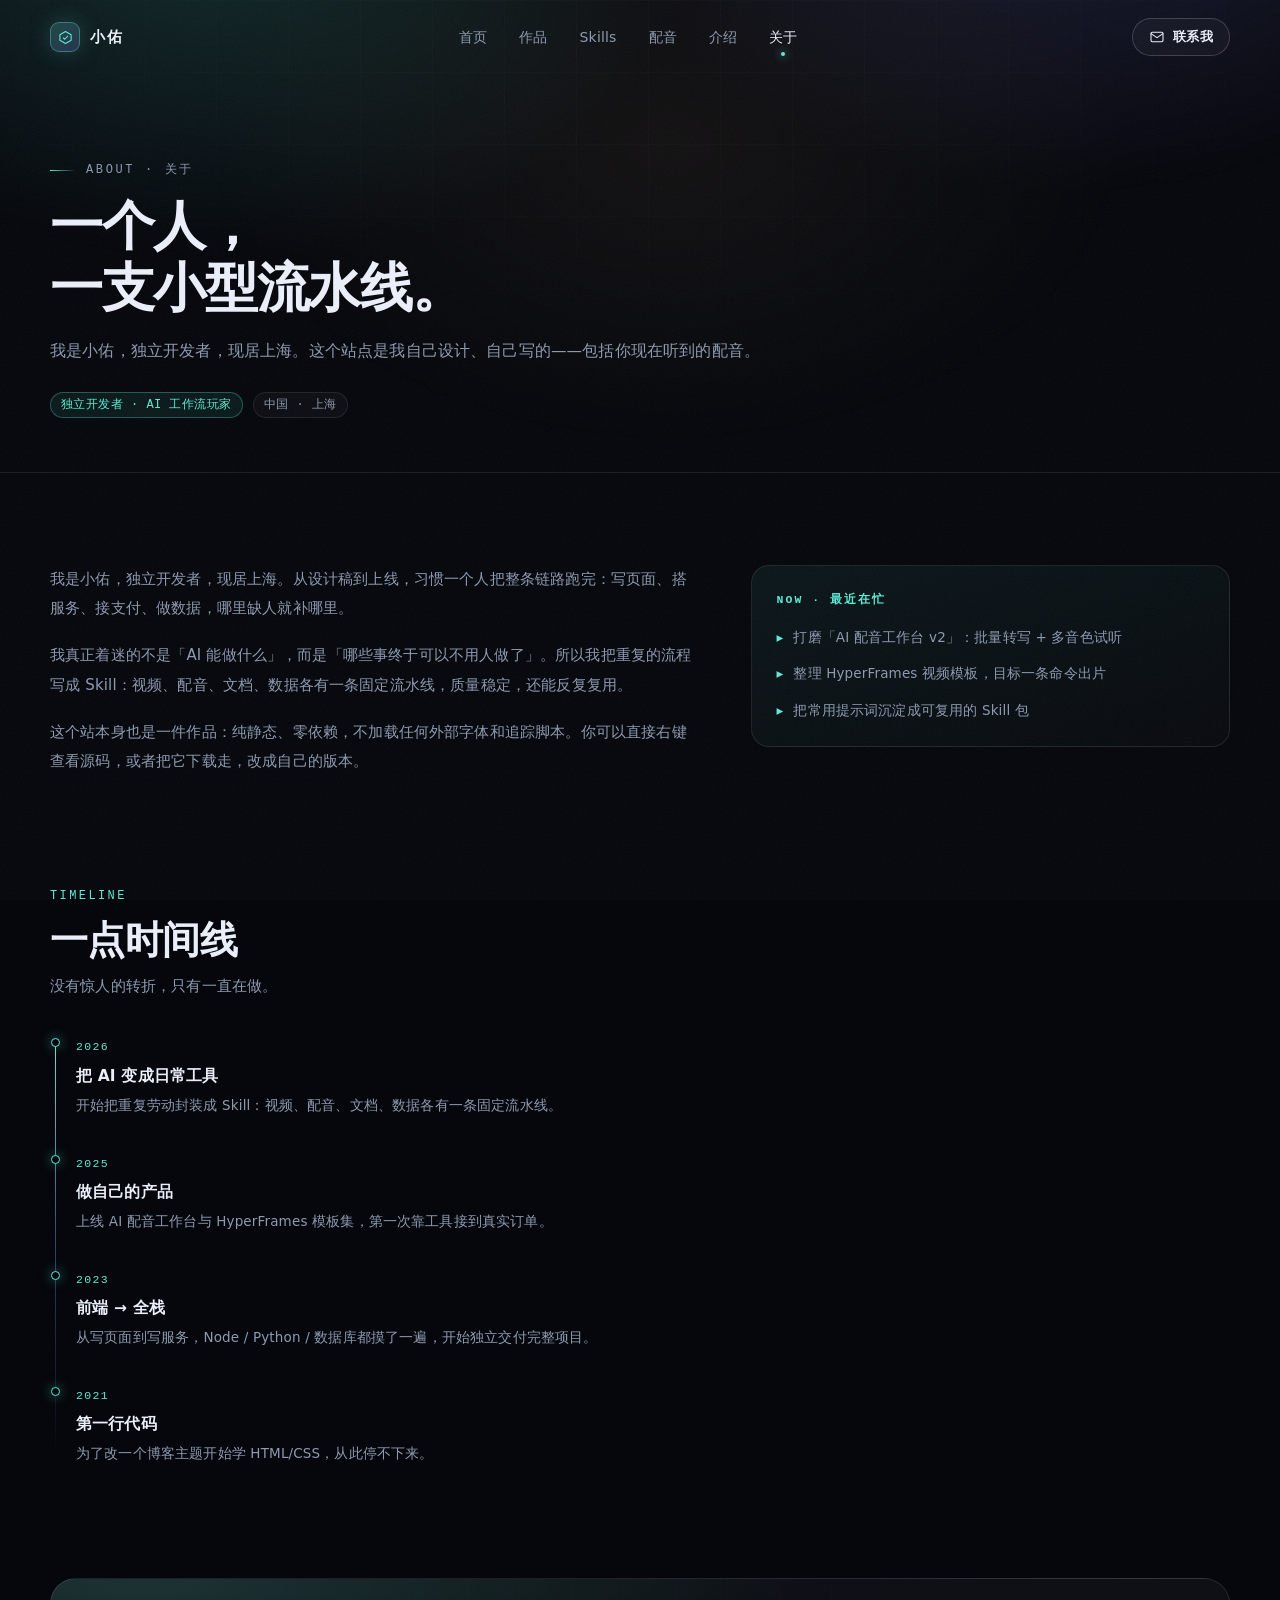
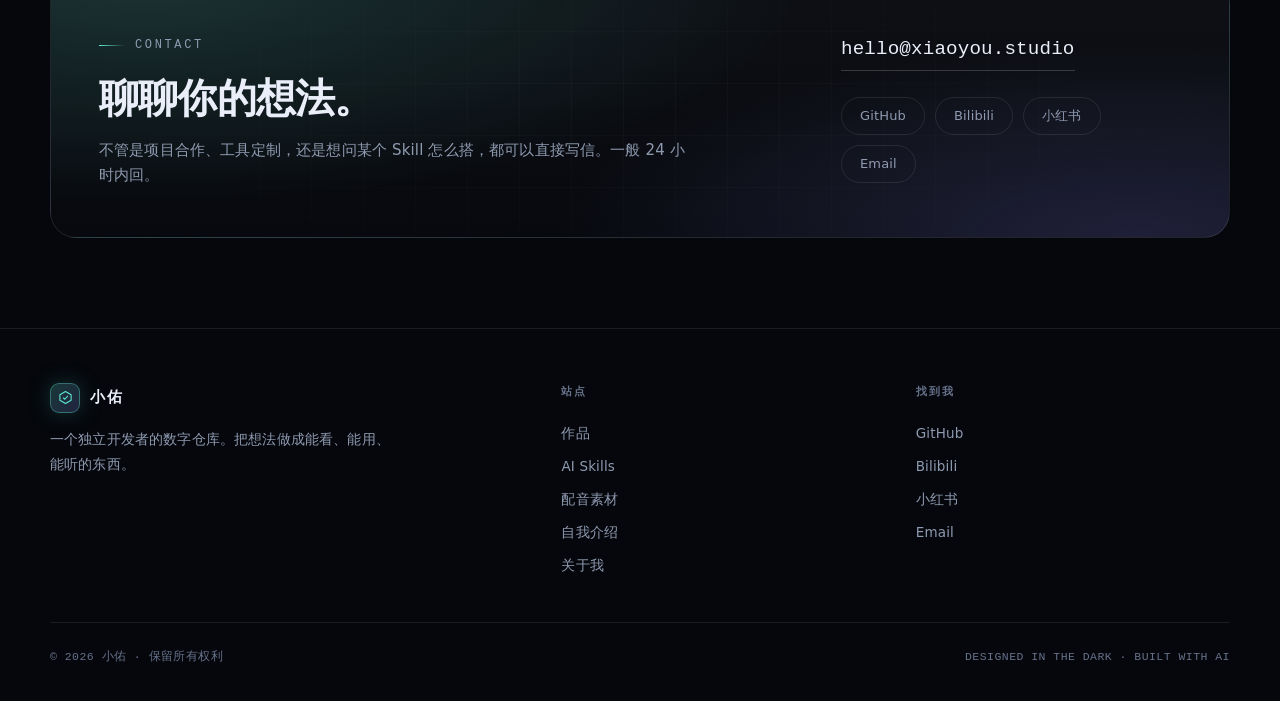
==== commit 1ee80d6b: "Improve portfolio spacing, typography, and responsive layout" ====
--- a/about.html
+++ b/about.html
@@ -122,16 +122,20 @@
 
     <section class="wrap" id="contact">
       <div class="cta" data-reveal>
-        <span class="eyebrow">CONTACT</span>
-        <h2 style="margin-top: 16px">聊聊你的想法。</h2>
-        <p>不管是项目合作、工具定制，还是想问某个 Skill 怎么搭，都可以直接写信。一般 24 小时内回。</p>
-        <div style="margin-top: 30px">
-          <a class="mail-link" data-email href="mailto:hello@xiaoyou.studio" data-email-text>hello@xiaoyou.studio</a>
+        <div class="cta-copy">
+          <span class="eyebrow">CONTACT</span>
+          <h2>聊聊你的想法。</h2>
+          <p>不管是项目合作、工具定制，还是想问某个 Skill 怎么搭，都可以直接写信。一般 24 小时内回。</p>
         </div>
-        <div class="contact-socials" data-socials>
-          <a href="https://github.com/" target="_blank" rel="noopener">GitHub</a>
-          <a href="https://space.bilibili.com/" target="_blank" rel="noopener">Bilibili</a>
-          <a href="https://www.xiaohongshu.com/" target="_blank" rel="noopener">小红书</a>
+        <div class="cta-contact">
+          <div class="cta-email">
+            <a class="mail-link" data-email href="mailto:hello@xiaoyou.studio" data-email-text>hello@xiaoyou.studio</a>
+          </div>
+          <div class="contact-socials" data-socials>
+            <a href="https://github.com/" target="_blank" rel="noopener">GitHub</a>
+            <a href="https://space.bilibili.com/" target="_blank" rel="noopener">Bilibili</a>
+            <a href="https://www.xiaohongshu.com/" target="_blank" rel="noopener">小红书</a>
+          </div>
         </div>
       </div>
     </section>
--- a/assets/css/style.css
+++ b/assets/css/style.css
@@ -357,7 +357,7 @@
   border-radius: 999px;
   border: 1px solid var(--line);
   background: rgba(255, 255, 255, 0.03);
-  font-size: 11.5px;
+  font-size: 12px;
   color: var(--muted);
   font-family: var(--mono);
   letter-spacing: 0.04em;
@@ -403,7 +403,7 @@
 /* ---------- 6. 首页 Hero ---------- */
 .hero {
   position: relative;
-  padding: calc(var(--header-h) + 84px) 0 64px;
+  padding: calc(var(--header-h) + 84px) 0 40px;
 }
 .hero-grid {
   display: grid;
@@ -428,7 +428,7 @@
 }
 
 .hero h1 {
-  font-size: clamp(2.55rem, 5.6vw, 4.35rem);
+  font-size: clamp(2.9rem, 5.6vw, 4.35rem);
   line-height: 1.12;
   letter-spacing: -0.02em;
   font-weight: 700;
@@ -458,6 +458,7 @@
 
 .hero-note {
   display: flex;
+  flex-wrap: wrap;
   align-items: center;
   gap: 8px;
   margin-top: 26px;
@@ -609,13 +610,15 @@
 /* ---------- 8. 区块标题 ---------- */
 .section { padding: 92px 0; }
 .section-sm { padding: 56px 0; }
+/* 统计区与作品区共享留白，避免两个区块的 padding 叠加过大。 */
+.hero + .section { padding-top: 60px; }
 
 .section-head {
   display: flex;
   align-items: flex-end;
   justify-content: space-between;
   gap: 30px;
-  margin-bottom: 38px;
+  margin-bottom: 32px;
 }
 .section-head .idx {
   font-family: var(--mono);
@@ -633,7 +636,7 @@
 }
 .section-head p {
   color: var(--muted);
-  font-size: 14.5px;
+  font-size: 15px;
   margin-top: 10px;
   max-width: 42em;
 }
@@ -641,7 +644,7 @@
 /* ---------- 9. 作品卡片 ---------- */
 .work-grid {
   display: grid;
-  grid-template-columns: repeat(3, 1fr);
+  grid-template-columns: repeat(3, minmax(0, 1fr));
   gap: 22px;
 }
 .work-grid.two { grid-template-columns: repeat(2, 1fr); }
@@ -765,7 +768,7 @@
 
 .work-body p {
   margin-top: 8px;
-  font-size: 13.5px;
+  font-size: 15px;
   color: var(--muted);
   line-height: 1.75;
 }
@@ -781,7 +784,7 @@
 .work-meta .year {
   margin-left: auto;
   font-family: var(--mono);
-  font-size: 11.5px;
+  font-size: 12px;
   color: var(--muted-2);
 }
 
@@ -848,7 +851,7 @@
   color: var(--accent);
 }
 .skill-icon svg { width: 20px; height: 20px; }
-.skill-card h3 { font-size: 17px; font-weight: 620; letter-spacing: -0.01em; }
+.skill-card h3 { font-size: 18px; font-weight: 620; letter-spacing: -0.01em; }
 .skill-card .skill-en {
   font-family: var(--mono);
   font-size: 11.5px;
@@ -857,7 +860,7 @@
   margin-top: 3px;
 }
 .skill-card p.desc {
-  font-size: 13.8px;
+  font-size: 15px;
   color: var(--muted);
   line-height: 1.78;
   margin-bottom: 18px;
@@ -1185,8 +1188,12 @@
 /* ---------- 15. 行动区 ---------- */
 .cta {
   position: relative;
+  display: grid;
+  grid-template-columns: minmax(0, 1.2fr) minmax(260px, 0.8fr);
+  align-items: center;
+  gap: 32px 48px;
   margin: 20px 0 0;
-  padding: 64px 48px;
+  padding: 48px;
   border: 1px solid var(--line);
   border-radius: 26px;
   overflow: hidden;
@@ -1208,14 +1215,29 @@
   opacity: 0.6;
 }
 .cta > * { position: relative; }
+.cta-copy, .cta-contact { min-width: 0; }
+.cta-contact {
+  width: 100%;
+  max-width: 340px;
+  justify-self: end;
+}
 .cta h2 {
   font-size: clamp(1.7rem, 3.4vw, 2.5rem);
   line-height: 1.3;
   letter-spacing: -0.02em;
-  margin-bottom: 14px;
+  margin: 16px 0 14px;
 }
 .cta p { color: var(--muted); font-size: 15px; max-width: 40em; }
-.cta-actions { display: flex; flex-wrap: wrap; gap: 12px; margin-top: 30px; }
+.cta-actions { display: flex; flex-direction: column; gap: 12px; }
+.cta-actions .btn {
+  min-height: 46px;
+  height: auto;
+  padding-block: 11px;
+  white-space: normal;
+  overflow-wrap: anywhere;
+  text-align: center;
+}
+.cta-contact .mail-link { max-width: 100%; overflow-wrap: anywhere; }
 
 .mail-link {
   display: inline-flex;
@@ -1291,11 +1313,16 @@
   .term-body { font-size: 12.5px; }
 }
 
+@media (max-width: 1024px) {
+  .work-grid { grid-template-columns: repeat(2, minmax(0, 1fr)); }
+}
+
 @media (max-width: 940px) {
   .hero-grid { grid-template-columns: 1fr; gap: 48px; }
   .hero-visual { max-width: 560px; }
-  .work-grid { grid-template-columns: repeat(2, 1fr); }
   .about-grid { grid-template-columns: 1fr; gap: 36px; }
+  .cta { grid-template-columns: minmax(0, 1fr); gap: 26px; }
+  .cta-contact { justify-self: start; }
   .footer-grid { grid-template-columns: 1fr 1fr; }
   .footer-brand { grid-column: 1 / -1; }
   .voice-row { grid-template-columns: 48px minmax(0, 1fr) 92px; }
@@ -1312,13 +1339,19 @@
 @media (max-width: 640px) {
   :root { --header-h: 64px; }
   .wrap, .header-inner { width: calc(100% - 36px); }
-  .hero { padding-top: calc(var(--header-h) + 54px); }
+  .hero { padding: calc(var(--header-h) + 36px) 0 28px; }
+  .hero-grid { gap: 32px; }
   .hero h1 { font-size: clamp(2.1rem, 9vw, 2.9rem); }
   .hero p.lead { font-size: 15px; }
   .section { padding: 66px 0; }
+  .hero + .section { padding-top: 36px; }
+  .marquee { margin-top: 36px; padding-block: 12px; }
+  .stats { margin-top: 32px; }
+  .stat { padding: 18px; }
   .work-grid, .work-grid.two { grid-template-columns: 1fr; }
-  .section-head { flex-direction: column; align-items: flex-start; gap: 14px; }
-  .cta { padding: 40px 24px; border-radius: 20px; }
+  .section-head { flex-direction: column; align-items: flex-start; gap: 14px; margin-bottom: 26px; }
+  .cta { padding: 32px 24px; border-radius: 20px; }
+  .cta-contact { max-width: none; }
   .voice-row {
     grid-template-columns: 44px minmax(0, 1fr);
     align-items: start;
@@ -1345,11 +1378,12 @@
   .voice-row .download-btn { justify-self: end; margin-top: 0; }
   .float-chip.b { display: none; }
   .float-chip.a { display: none; }
-  .footer-grid { grid-template-columns: 1fr; gap: 26px; }
+  .footer-grid { grid-template-columns: repeat(2, minmax(0, 1fr)); gap: 24px; }
   .footer-bottom { justify-content: flex-start; }
   .page-head { padding-top: calc(var(--header-h) + 48px); }
   .terminal { transform: none; }
-  .term-body { min-height: 0; }
+  .term-body { min-height: 0; padding: 16px; line-height: 1.8; }
+  .term-body .ln:not(.cmd):not(.out) { height: 8px; line-height: 8px; }
 }
 
 @media (prefers-reduced-motion: reduce) {
@@ -1509,6 +1543,59 @@
   .profile-card { max-width: 460px; }
 }
 
+/* 自我介绍页 */
+.intro-profile {
+  display: grid;
+  grid-template-columns: 320px minmax(0, 1fr);
+  gap: 56px;
+  align-items: start;
+}
+.intro-card {
+  position: sticky;
+  top: calc(var(--header-h) + 28px);
+  border: 1px solid var(--line);
+  border-radius: var(--radius);
+  padding: 30px;
+  background: linear-gradient(160deg, rgba(94, 234, 212, 0.08), rgba(255, 255, 255, 0.015));
+  box-shadow: 0 30px 60px -40px #000;
+}
+.avatar-lg {
+  width: 84px;
+  height: 84px;
+  font-size: 32px;
+  margin-bottom: 18px;
+}
+.intro-card h2 {
+  font-size: 24px;
+  letter-spacing: -0.01em;
+}
+.intro-role {
+  margin-top: 6px;
+  color: var(--muted);
+  font-size: 13.5px;
+}
+.intro-card .profile-facts {
+  border-top: 1px solid var(--line);
+  margin-top: 20px;
+}
+.intro-card .btn { width: 100%; }
+.intro-story-title {
+  font-family: var(--mono);
+  font-size: 11.5px;
+  letter-spacing: 0.2em;
+  color: var(--accent);
+  margin-bottom: 22px;
+}
+.intro-story .about-copy p {
+  font-size: 15.5px;
+  line-height: 2;
+}
+
+@media (max-width: 940px) {
+  .intro-profile { grid-template-columns: 1fr; gap: 34px; }
+  .intro-card { position: static; max-width: 460px; }
+}
+
 /* 打印 */
 @media print {
   .site-header, .mobile-menu, .site-footer, .float-chip, .marquee { display: none !important; }
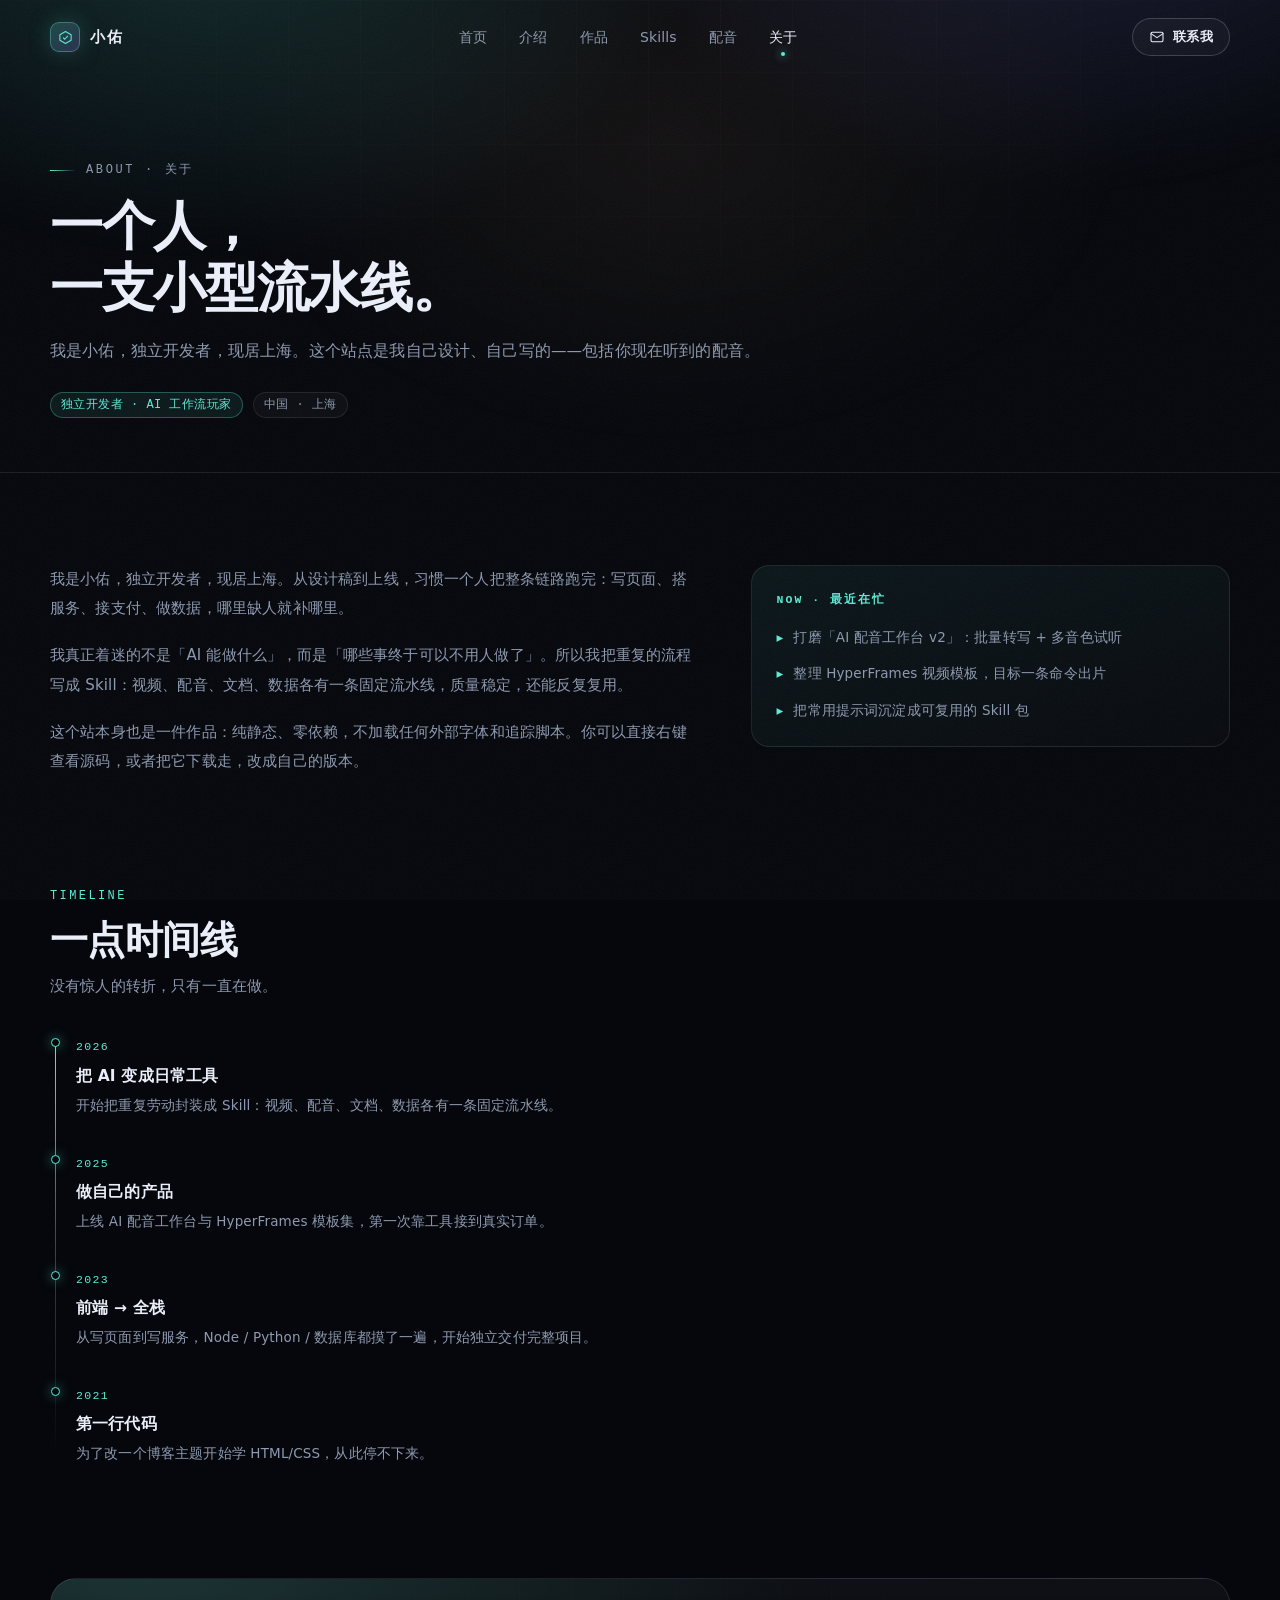
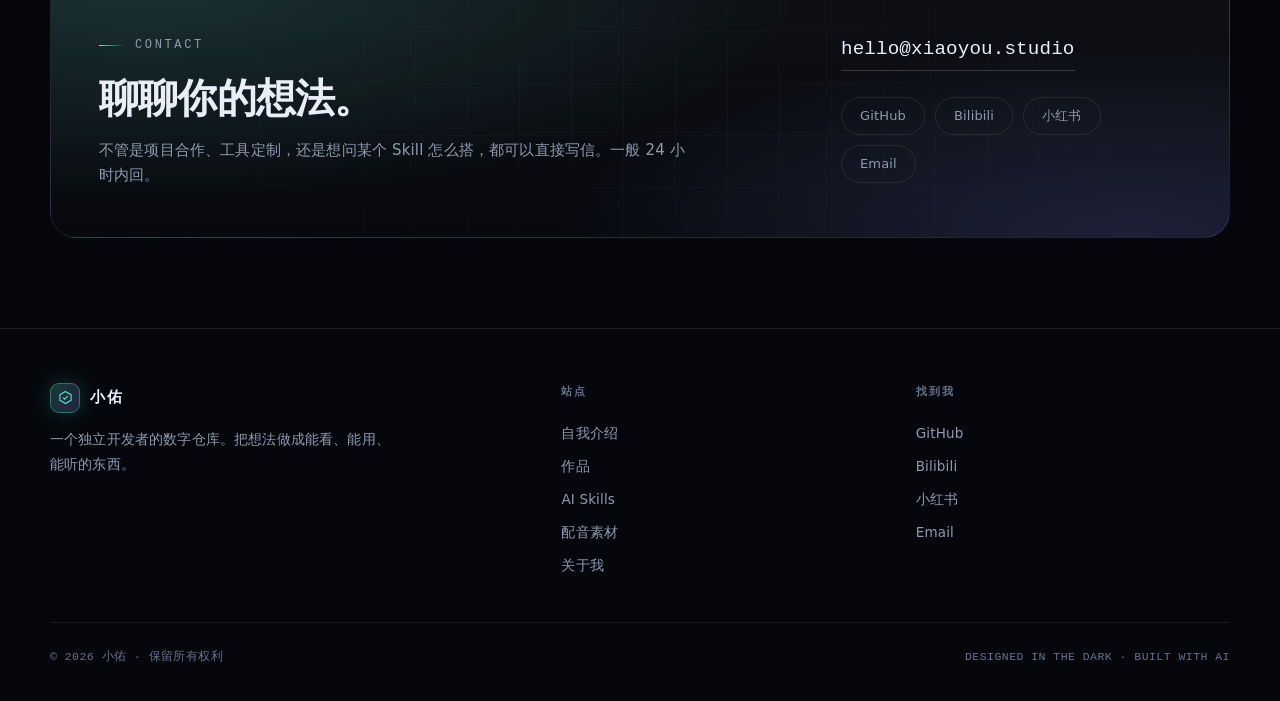
==== commit 43c173ed: "Move introduction after home in site navigation" ====
--- a/about.html
+++ b/about.html
@@ -26,10 +26,10 @@
 
       <nav class="nav" aria-label="主导航">
         <a href="index.html" data-nav="home">首页</a>
+        <a href="intro.html" data-nav="intro">介绍</a>
         <a href="works.html" data-nav="works">作品</a>
         <a href="skills.html" data-nav="skills">Skills</a>
         <a href="voice.html" data-nav="voice">配音</a>
-        <a href="intro.html" data-nav="intro">介绍</a>
         <a href="about.html" data-nav="about">关于</a>
       </nav>
 
@@ -45,10 +45,10 @@
 
   <div class="mobile-menu" id="mobile-menu">
     <a href="index.html" data-nav="home">首页 <span>01</span></a>
-    <a href="works.html" data-nav="works">作品 <span>02</span></a>
-    <a href="skills.html" data-nav="skills">Skills <span>03</span></a>
-    <a href="voice.html" data-nav="voice">配音 <span>04</span></a>
-    <a href="intro.html" data-nav="intro">介绍 <span>05</span></a>
+    <a href="intro.html" data-nav="intro">介绍 <span>02</span></a>
+    <a href="works.html" data-nav="works">作品 <span>03</span></a>
+    <a href="skills.html" data-nav="skills">Skills <span>04</span></a>
+    <a href="voice.html" data-nav="voice">配音 <span>05</span></a>
     <a href="about.html" data-nav="about">关于 <span>06</span></a>
   </div>
 
@@ -155,10 +155,10 @@
         </div>
         <div class="footer-col">
           <h4>站点</h4>
+          <a href="intro.html">自我介绍</a>
           <a href="works.html">作品</a>
           <a href="skills.html">AI Skills</a>
           <a href="voice.html">配音素材</a>
-          <a href="intro.html">自我介绍</a>
           <a href="about.html">关于我</a>
         </div>
         <div class="footer-col">
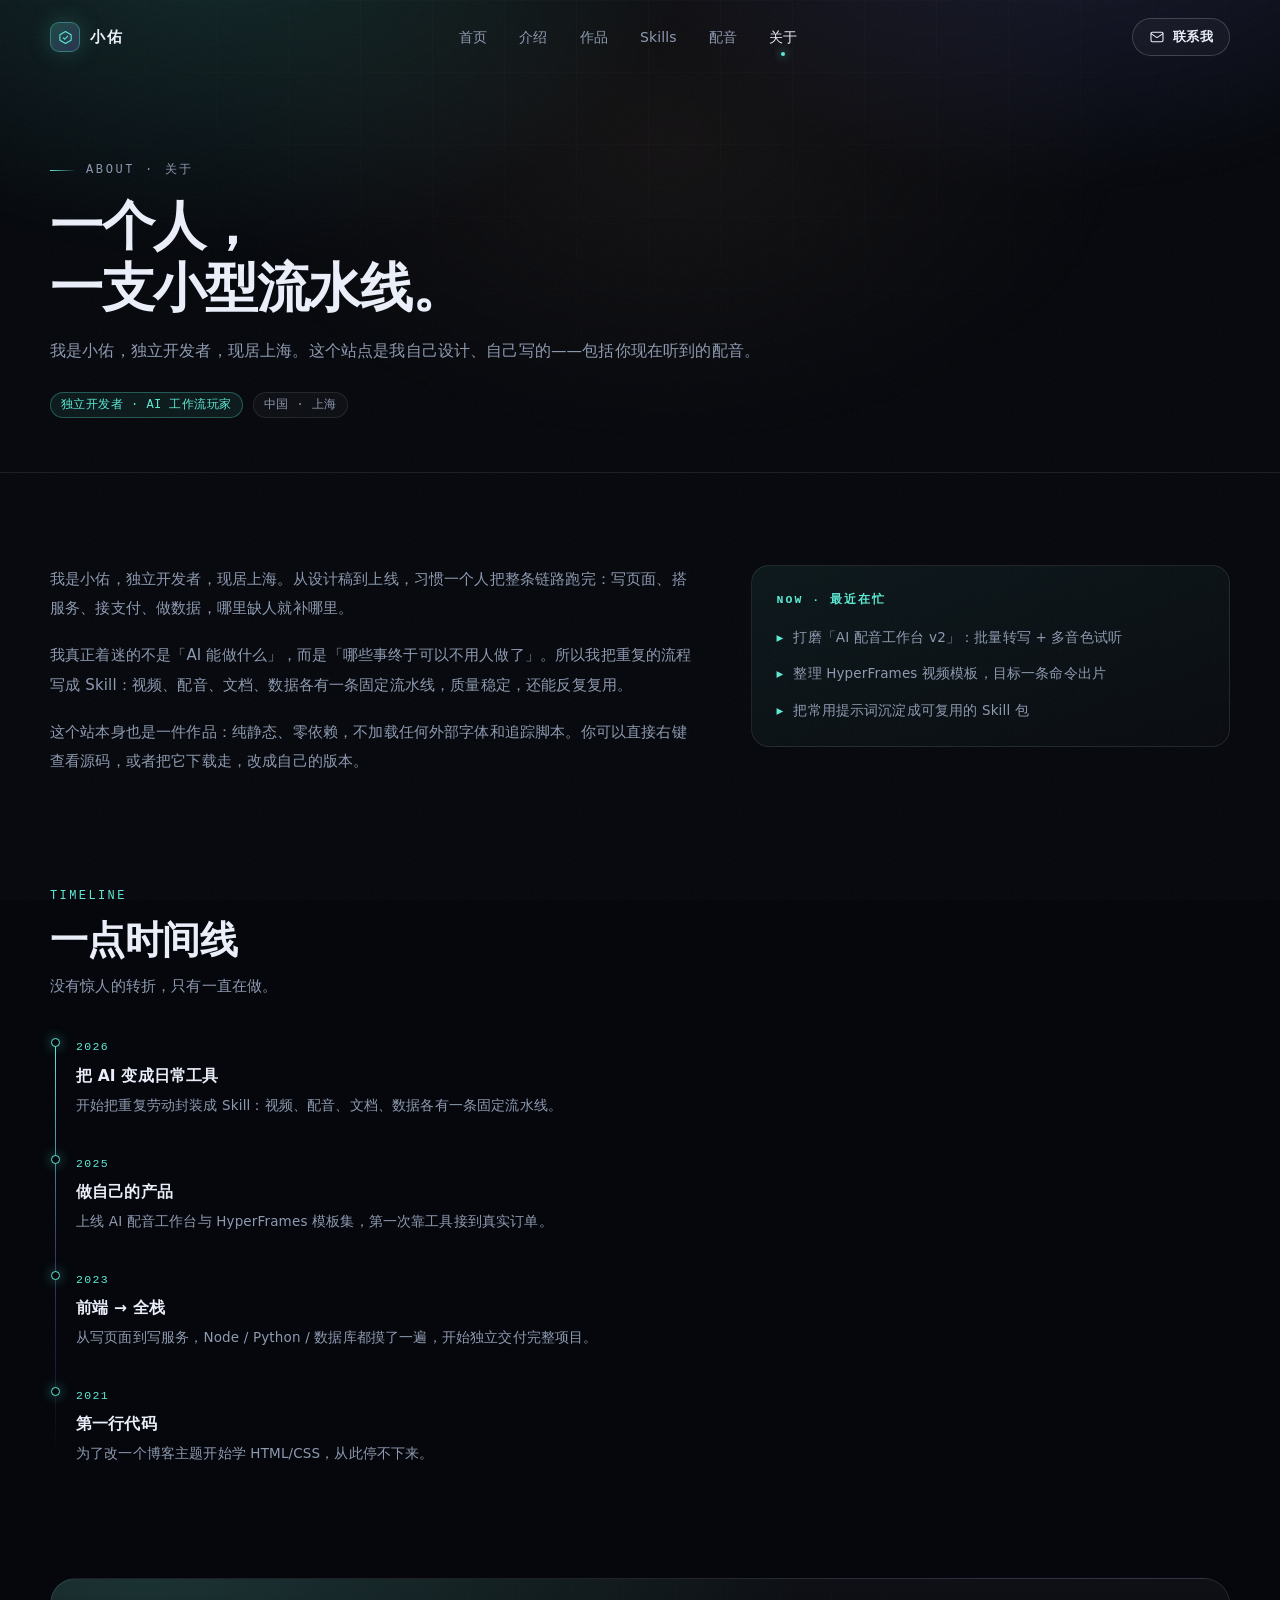
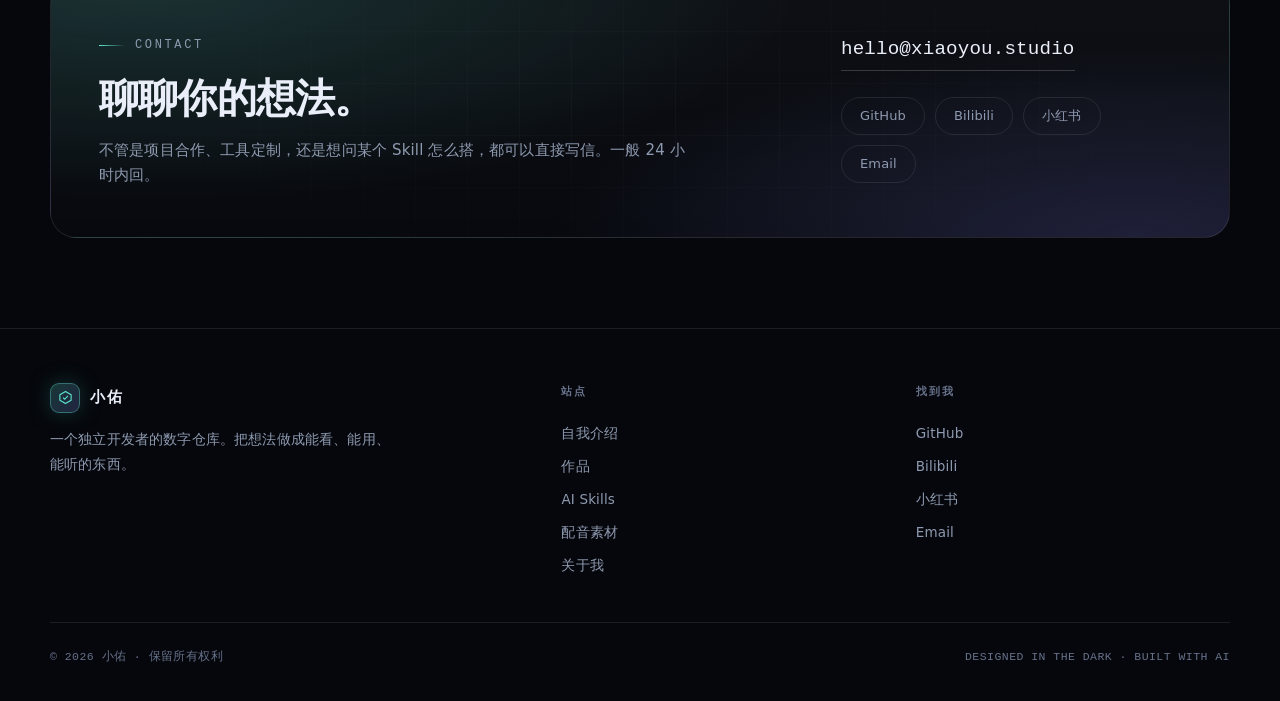
==== commit 4e3d7a5d: "Add progressive website motion and pointer interactions" ====
--- a/about.html
+++ b/about.html
@@ -7,7 +7,7 @@
   <meta name="description" content="关于 小佑：独立开发者，做网站、程序，以及把 AI 变成日常工具。" />
   <meta name="theme-color" content="#05070c" />
   <link rel="icon" href="assets/img/favicon.svg" type="image/svg+xml" />
-  <link rel="stylesheet" href="assets/css/style.css" />
+  <link rel="stylesheet" href="assets/css/style.css?v=motion20261020" />
 </head>
 <body data-page="about">
   <a class="skip-link" href="#main">跳到主要内容</a>
@@ -178,6 +178,6 @@
   </footer>
 
   <script src="assets/js/data.js"></script>
-  <script src="assets/js/main.js"></script>
+  <script src="assets/js/main.js?v=motion20261020"></script>
 </body>
 </html>
--- a/assets/css/style.css
+++ b/assets/css/style.css
@@ -1300,10 +1300,14 @@
 
 /* ---------- 17. 动效 ---------- */
 [data-reveal] {
+  opacity: 1;
+  transform: none;
+  transition: opacity 0.75s var(--ease), transform 0.75s var(--ease);
+  transition-delay: var(--d, 0ms);
+}
+body.motion-ready [data-reveal]:not(.is-in) {
   opacity: 0;
   transform: translateY(20px);
-  transition: opacity 0.75s var(--ease), transform 0.75s var(--ease);
-  transition-delay: var(--d, 0ms);
 }
 [data-reveal].is-in { opacity: 1; transform: none; }
 
@@ -1393,7 +1397,7 @@
     animation-iteration-count: 1 !important;
     transition-duration: 0.001ms !important;
   }
-  [data-reveal] { opacity: 1; transform: none; }
+  [data-reveal] { opacity: 1 !important; transform: none !important; }
 }
 
 /* ---------- 19. 工作方式 / 联系方式 ---------- */
@@ -1596,6 +1600,122 @@
   .intro-card { position: static; max-width: 460px; }
 }
 
+/* ---------- 21. 渐进增强动效：由 main.js 的 motion-ready 开启 ---------- */
+@keyframes motion-enter {
+  from { opacity: 0; transform: translateY(14px); }
+  to { opacity: 1; transform: translateY(0); }
+}
+@keyframes motion-fade {
+  from { opacity: 0; }
+  to { opacity: 1; }
+}
+@keyframes gradient-drift {
+  0%, 100% { background-position: 0% 50%; }
+  50% { background-position: 100% 50%; }
+}
+@keyframes atmosphere-drift {
+  from { transform: translate3d(-1%, 0, 0); }
+  to { transform: translate3d(1%, 2%, 0); }
+}
+
+body.motion-ready .hero-copy > *,
+body.motion-ready .page-head > .wrap > * {
+  animation: motion-enter 700ms var(--ease) both;
+}
+body.motion-ready .hero-copy > :nth-child(2),
+body.motion-ready .page-head > .wrap > :nth-child(2) { animation-delay: 90ms; }
+body.motion-ready .hero-copy > :nth-child(3),
+body.motion-ready .page-head > .wrap > :nth-child(3) { animation-delay: 180ms; }
+body.motion-ready .hero-copy > :nth-child(4),
+body.motion-ready .page-head > .wrap > :nth-child(4) { animation-delay: 270ms; }
+body.motion-ready .hero-copy > :nth-child(5) { animation-delay: 360ms; }
+body.motion-ready .hero-visual { animation: motion-fade 900ms var(--ease) 180ms both; }
+body.motion-ready .hero h1 .grad {
+  background-size: 220% 100%;
+  animation: gradient-drift 12s ease-in-out infinite;
+}
+body.motion-ready .bg-layer::before {
+  animation: atmosphere-drift 18s ease-in-out infinite alternate;
+}
+body.motion-ready .term-body .ln {
+  animation: motion-enter 450ms var(--ease) both;
+  animation-delay: var(--line-delay, 0ms);
+}
+
+.scroll-progress {
+  position: fixed;
+  inset: 0 0 auto;
+  z-index: 110;
+  height: 2px;
+  background: linear-gradient(90deg, var(--accent), var(--accent-2));
+  pointer-events: none;
+  transform: scaleX(0);
+  transform-origin: left center;
+}
+
+.skill-card::before {
+  content: "";
+  position: absolute;
+  inset: 0;
+  z-index: 2;
+  pointer-events: none;
+  opacity: 0;
+  transition: opacity 350ms;
+  background: radial-gradient(320px circle at var(--mx, 50%) var(--my, 0%), rgba(255, 255, 255, 0.065), transparent 62%);
+}
+
+@media (hover: hover) and (pointer: fine) {
+  /* Include reveal state so its completed transform cannot suppress hover. */
+  body.motion-ready :is(.work-card, .skill-card):not([data-reveal]):hover,
+  body.motion-ready :is(.work-card, .skill-card)[data-reveal].is-in:hover {
+    transform: perspective(900px) translateY(-4px) rotateX(var(--rx, 0deg)) rotateY(var(--ry, 0deg));
+    transition-delay: 0ms;
+  }
+  body.motion-ready :is(.work-card, .skill-card).is-pointing {
+    transition-property: transform, border-color, box-shadow, opacity;
+    transition-duration: 100ms, 300ms, 400ms, 350ms;
+    transition-delay: 0ms;
+  }
+  body.motion-ready .skill-card:hover::before { opacity: 1; }
+}
+body.motion-ready :is(.work-card, .skill-card):focus-visible,
+body.motion-ready :is(.work-card, .skill-card):has(:focus-visible) {
+  opacity: 1;
+  transform: translateY(-4px) !important;
+  transition-delay: 0ms;
+}
+body.motion-ready.nav-open .mobile-menu a {
+  animation: motion-enter 220ms var(--ease) both;
+}
+body.motion-ready.nav-open .mobile-menu a:nth-child(2) { animation-delay: 25ms; }
+body.motion-ready.nav-open .mobile-menu a:nth-child(3) { animation-delay: 50ms; }
+body.motion-ready.nav-open .mobile-menu a:nth-child(4) { animation-delay: 75ms; }
+body.motion-ready.nav-open .mobile-menu a:nth-child(5) { animation-delay: 100ms; }
+body.motion-ready.nav-open .mobile-menu a:nth-child(6) { animation-delay: 125ms; }
+
+@media (max-width: 640px), (hover: none), (pointer: coarse) {
+  body.motion-ready .bg-layer::before { animation: none; }
+}
+@media (prefers-reduced-motion: reduce) {
+  *, *::before, *::after {
+    animation: none !important;
+    transition: none !important;
+  }
+  body.motion-ready [data-reveal],
+  body.motion-ready .hero-copy > *,
+  body.motion-ready .page-head > .wrap > *,
+  body.motion-ready .hero-visual,
+  body.motion-ready .term-body .ln,
+  body.motion-ready.nav-open .mobile-menu a,
+  body.motion-ready :is(.work-card, .skill-card),
+  body.motion-ready :is(.work-card, .skill-card):focus-visible,
+  body.motion-ready :is(.work-card, .skill-card):has(:focus-visible),
+  body.motion-ready .bg-layer::before {
+    opacity: 1 !important;
+    transform: none !important;
+  }
+}
+
 /* 打印 */
 @media print {
   .site-header, .mobile-menu, .site-footer, .float-chip, .marquee { display: none !important; }
